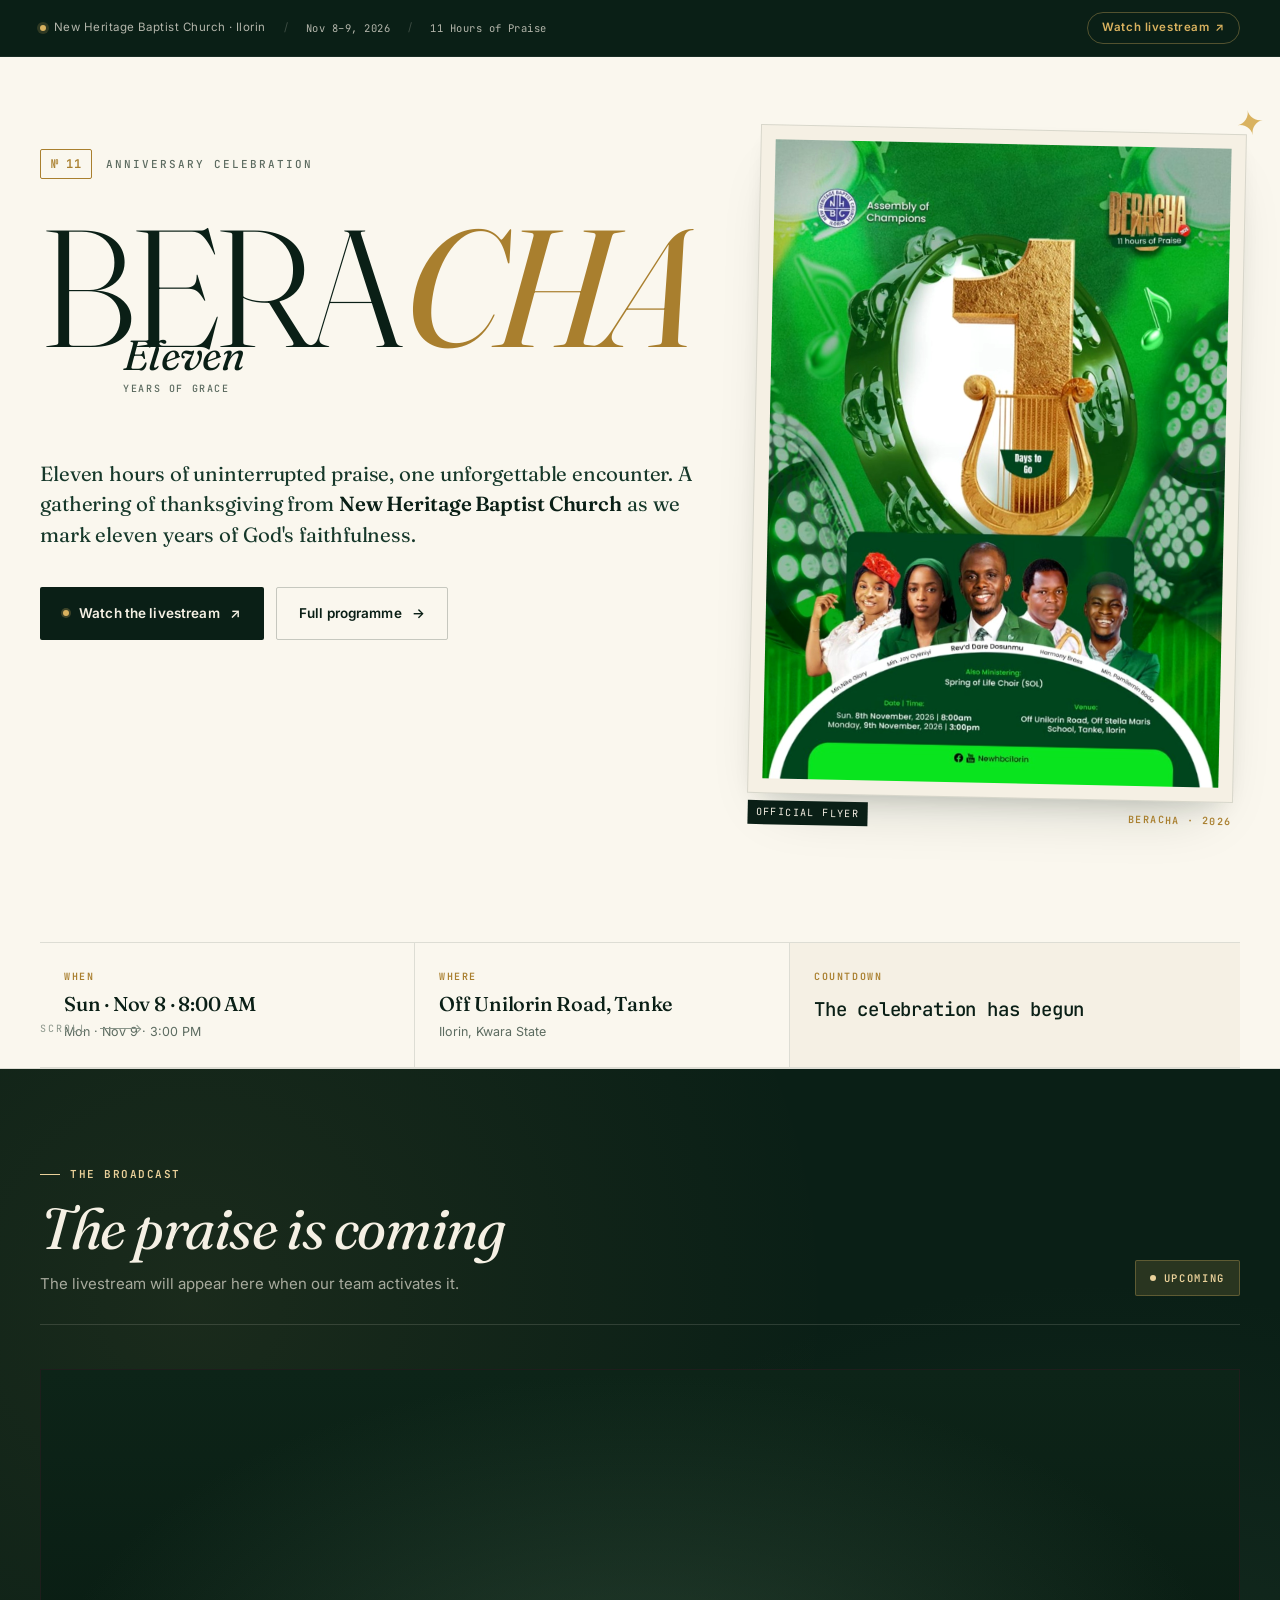
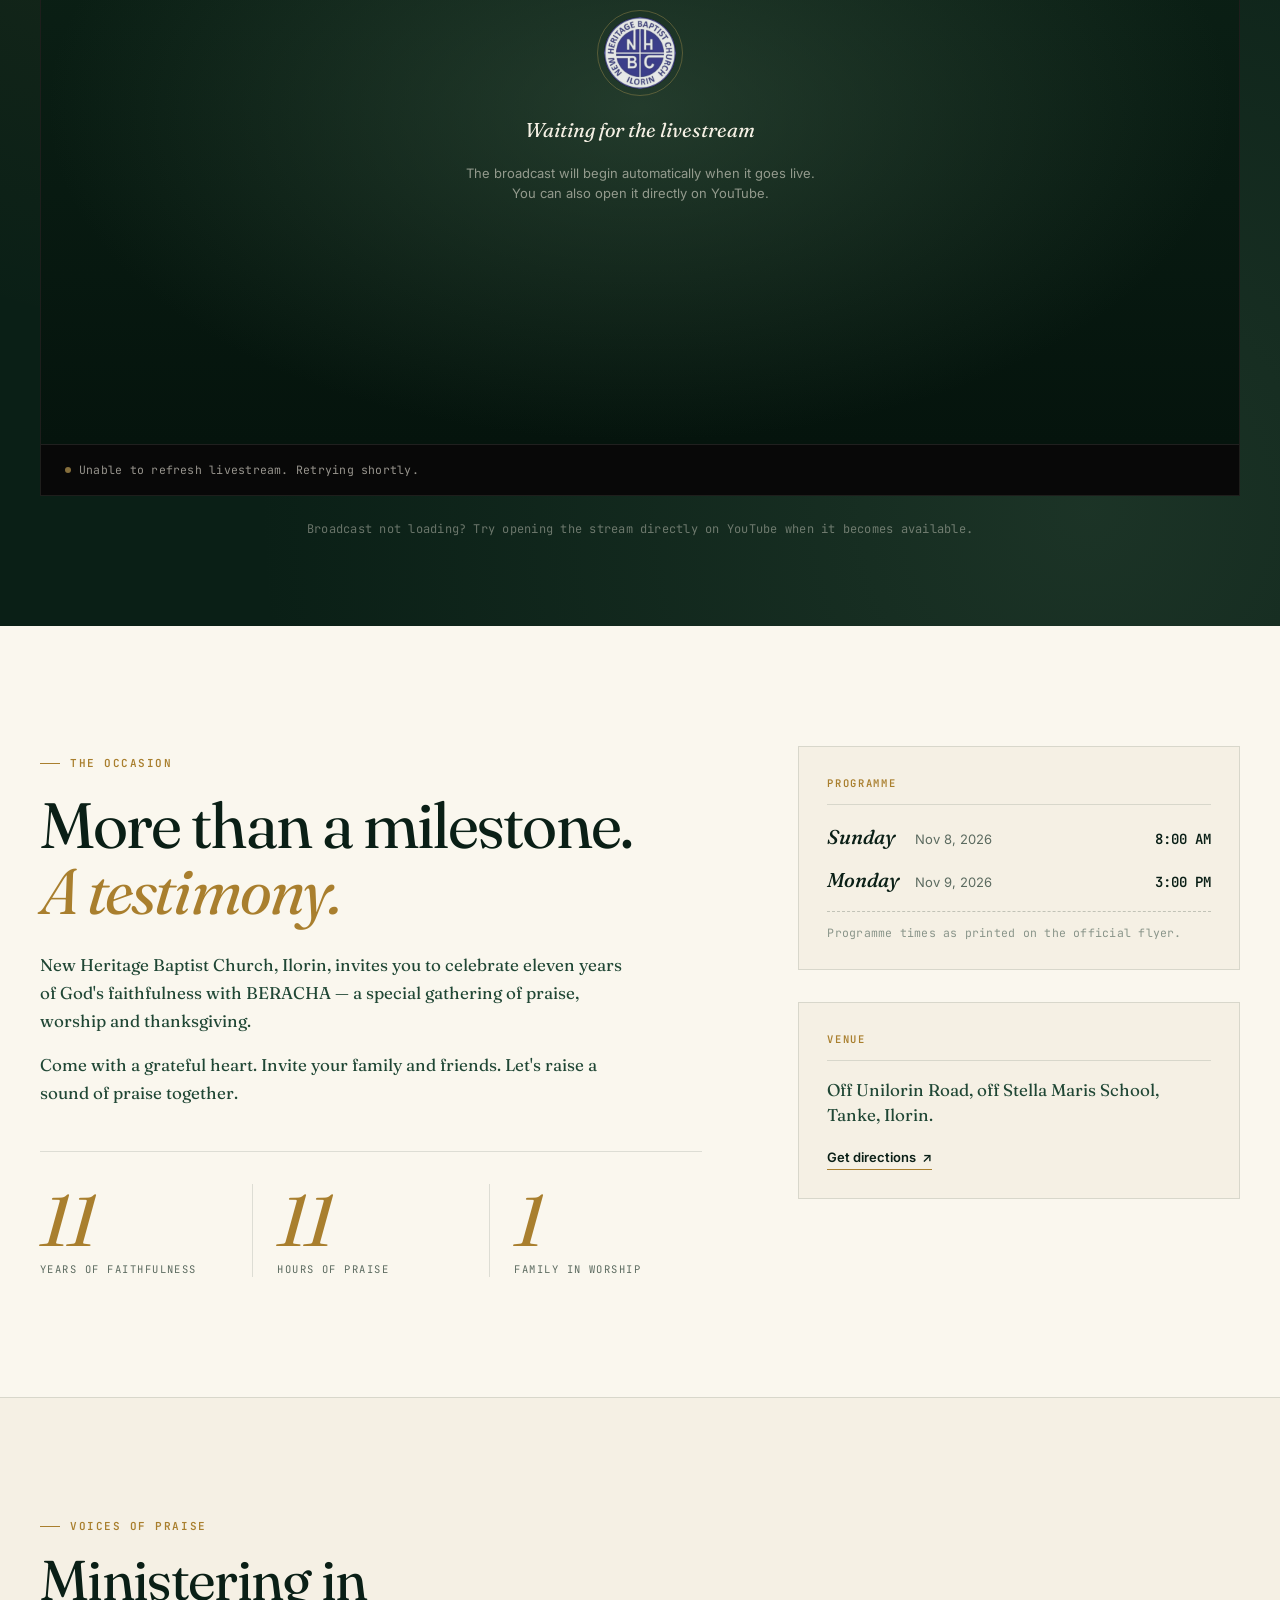
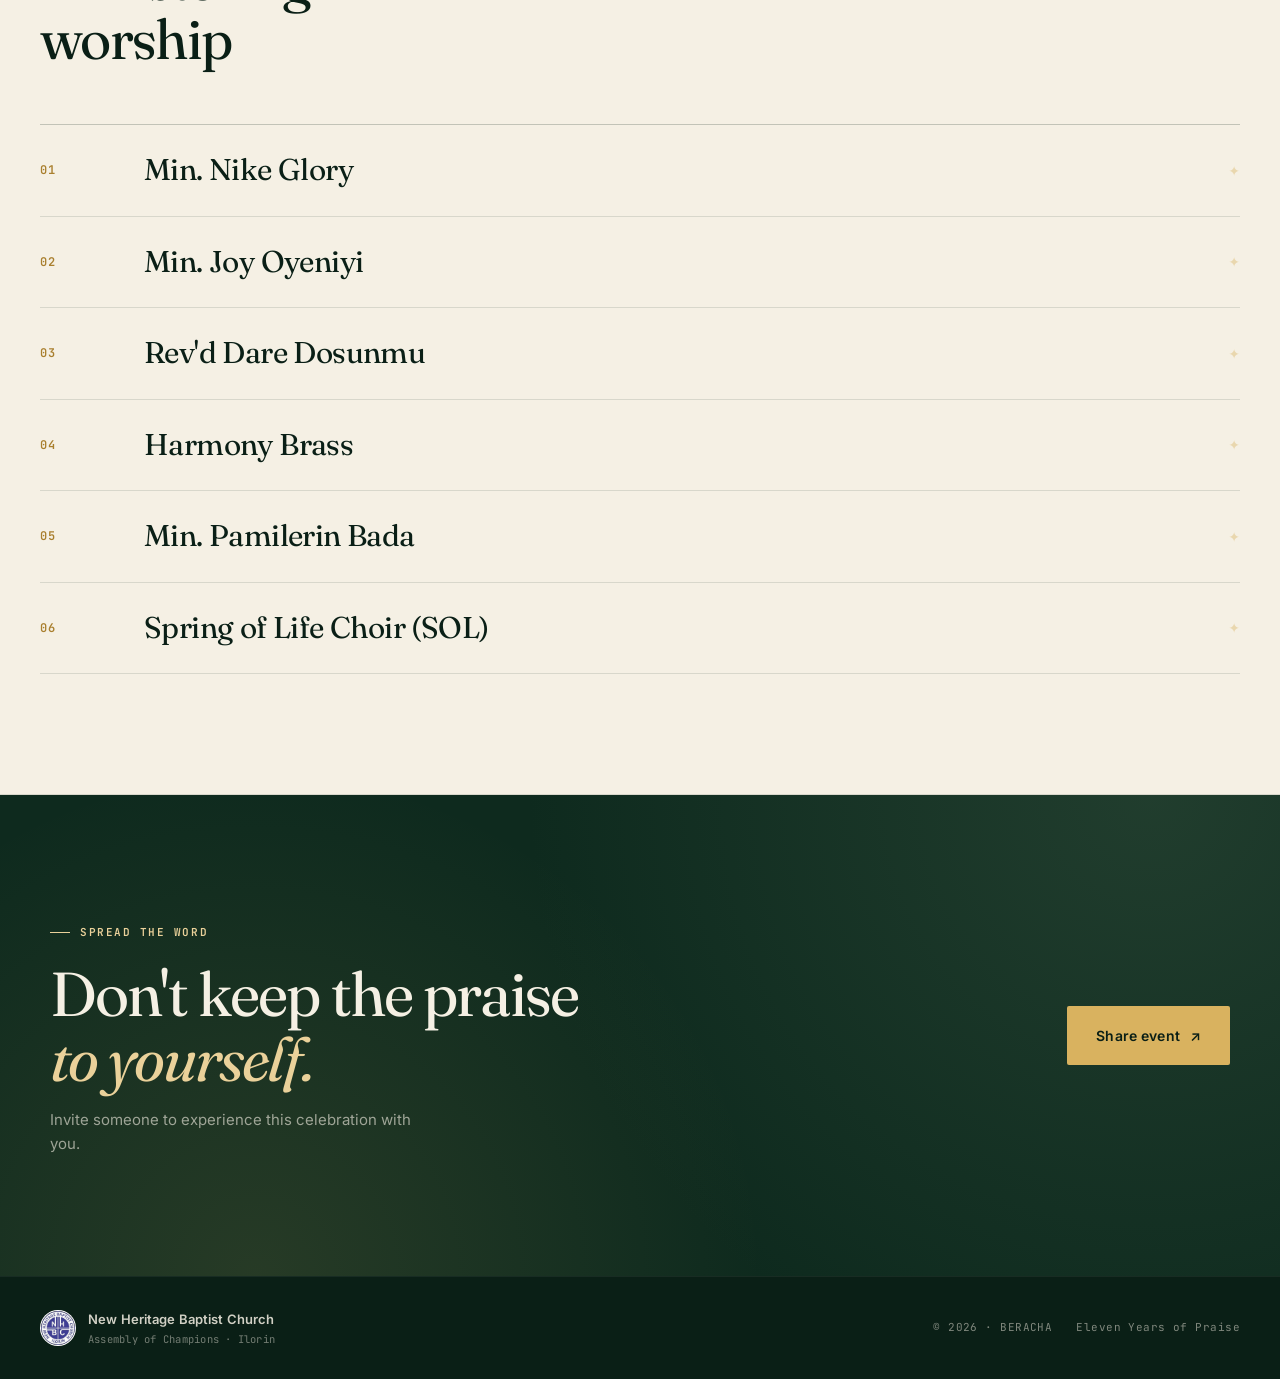
==== index.html @ 453b5cb2 "initial commit for push to github and vercel deployment" ====
<!doctype html>
<html lang="en">
<head>
  <meta charset="utf-8">
  <meta name="viewport" content="width=device-width, initial-scale=1">
  <meta name="theme-color" content="#0a1f16">
  <meta name="description" content="BERACHA 2026: 11 Hours of Praise. Celebrate 11 years of God's faithfulness with New Heritage Baptist Church, Ilorin. Watch the livestream here.">
  <meta property="og:title" content="BERACHA 2026 | 11 Hours of Praise">
  <meta property="og:description" content="Celebrate 11 years of God's faithfulness. Join New Heritage Baptist Church, Ilorin.">
  <meta property="og:image" content="/assets/event-flyer.jpg">
  <title>BERACHA 2026 — Eleven Years of Praise | New Heritage Baptist Church</title>
  <link rel="icon" href="/assets/church-logo.jpg">
  <link rel="preconnect" href="https://fonts.googleapis.com">
  <link rel="preconnect" href="https://fonts.gstatic.com" crossorigin>
  <link href="https://fonts.googleapis.com/css2?family=Fraunces:ital,opsz,wght@0,9..144,300;0,9..144,400;0,9..144,500;0,9..144,600;0,9..144,700;1,9..144,400;1,9..144,500&family=Inter:wght@300;400;500;600;700&family=JetBrains+Mono:wght@400;500;600&display=swap" rel="stylesheet">
  <link rel="stylesheet" href="/css/style.css">
</head>
<body>

<a class="skip-link" href="#watch">Skip to livestream</a>

<!-- ============ TOP RAIL ============ -->
<div class="rail" role="banner">
  <div class="rail-inner">
    <span class="rail-item">
      <span class="rail-dot"></span>
      <span>New Heritage Baptist Church · Ilorin</span>
    </span>
    <span class="rail-sep" aria-hidden="true">/</span>
    <span class="rail-item rail-mono">Nov 8–9, 2026</span>
    <span class="rail-sep rail-hide-sm" aria-hidden="true">/</span>
    <span class="rail-item rail-hide-sm rail-mono">11 Hours of Praise</span>
    <a class="rail-cta" href="#watch">
      Watch livestream <span aria-hidden="true">↗</span>
    </a>
  </div>
</div>

<main>

  <!-- ============ HERO — EDITORIAL COMPOSITION ============ -->
  <section id="home" class="hero">
    <div class="hero-grid">

      <!-- LEFT: big type column -->
      <div class="hero-headline">
        <div class="hero-kicker">
          <span class="kicker-num">№ 11</span>
          <span class="kicker-text">Anniversary Celebration</span>
        </div>

        <h1 class="hero-title">
          <span class="hero-title-line">BERA</span>
          <span class="hero-title-line hero-title-accent">CHA</span>
          <span class="hero-title-suffix">
            <em>Eleven</em>
            <small>years of grace</small>
          </span>
        </h1>

        <p class="hero-lede">
          Eleven hours of uninterrupted praise, one unforgettable encounter.
          A gathering of thanksgiving from <strong>New Heritage Baptist Church</strong>
          as we mark eleven years of God's faithfulness.
        </p>

        <div class="hero-cta-row">
          <a class="btn btn-primary" href="#watch">
            <span class="btn-live-dot" aria-hidden="true"></span>
            Watch the livestream
            <span aria-hidden="true">↗</span>
          </a>
          <a class="btn btn-ghost" href="#details">
            Full programme
            <span aria-hidden="true">→</span>
          </a>
        </div>
      </div>

      <!-- RIGHT: flyer card as hero image -->
      <figure class="hero-figure">
        <div class="hero-figure-frame">
          <img src="/assets/event-flyer.jpg"
               alt="BERACHA 2026 anniversary flyer — 11 Hours of Praise, New Heritage Baptist Church, Ilorin"
               width="640" height="820" loading="eager" fetchpriority="high">
          <figcaption class="hero-figure-caption">
            <span class="fig-tag">Official flyer</span>
            <span class="fig-meta">BERACHA · 2026</span>
          </figcaption>
        </div>
        <div class="hero-figure-mark" aria-hidden="true">✦</div>
      </figure>

      <!-- Bottom meta strip spanning full width -->
      <div class="hero-meta">
        <div class="meta-cell">
          <span class="meta-label">When</span>
          <span class="meta-value">Sun · Nov 8 · 8:00 AM</span>
          <span class="meta-sub">Mon · Nov 9 · 3:00 PM</span>
        </div>
        <div class="meta-cell">
          <span class="meta-label">Where</span>
          <span class="meta-value">Off Unilorin Road, Tanke</span>
          <span class="meta-sub">Ilorin, Kwara State</span>
        </div>
        <div class="meta-cell meta-cell-countdown">
          <span class="meta-label">Countdown</span>
          <strong id="countdown" class="countdown-display" aria-live="off">Loading countdown…</strong>
        </div>
      </div>

    </div>

    <div class="hero-scroll" aria-hidden="true">
      <span>Scroll</span>
      <span class="scroll-line"></span>
    </div>
  </section>

  <!-- ============ LIVESTREAM — CINEMATIC BAND ============ -->
  <section id="watch" class="watch">
    <div class="watch-band">

      <div class="watch-header">
        <div class="watch-header-left">
          <span class="section-eyebrow">The broadcast</span>
          <h2 id="stream-heading" class="watch-title">The praise is coming</h2>
          <p id="stream-description" class="watch-desc">
            The livestream will appear here when our team activates it.
          </p>
        </div>
        <div class="watch-badge-wrap">
          <span id="live-badge" class="stream-badge upcoming">UPCOMING</span>
        </div>
      </div>

      <div class="watch-stage">
        <div id="player-container" class="player-container">
          <div class="player-placeholder">
            <div class="placeholder-crest">
              <img src="/assets/church-logo.jpg" alt="New Heritage Baptist Church logo" width="72" height="72" loading="eager">
            </div>
            <p class="placeholder-title">Waiting for the livestream</p>
            <p class="placeholder-sub">The broadcast will begin automatically when it goes live. You can also open it directly on YouTube.</p>
          </div>
        </div>

        <div class="watch-stage-footer">
          <span id="connection-state" class="conn-state" role="status">Checking livestream status…</span>
          <a id="youtube-link" class="watch-yt-link" href="#" target="_blank" rel="noopener noreferrer" hidden>
            Open on YouTube <span aria-hidden="true">↗</span>
          </a>
        </div>
      </div>

      <p id="announcement" class="watch-announcement" hidden></p>

      <p class="watch-troubleshoot">
        Broadcast not loading? Try opening the stream directly on YouTube when it becomes available.
      </p>

    </div>
  </section>

  <!-- ============ STORY / DETAILS — EDITORIAL ============ -->
  <section id="details" class="story">
    <div class="story-grid">

      <div class="story-side">
        <span class="section-eyebrow">The occasion</span>
        <h2 class="story-title">
          More than a milestone.<br>
          <em>A testimony.</em>
        </h2>

        <div class="story-body">
          <p>
            New Heritage Baptist Church, Ilorin, invites you to celebrate eleven years
            of God's faithfulness with BERACHA — a special gathering of praise, worship
            and thanksgiving.
          </p>
          <p>
            Come with a grateful heart. Invite your family and friends.
            Let's raise a sound of praise together.
          </p>
        </div>

        <div class="story-stats">
          <div class="stat">
            <span class="stat-num">11</span>
            <span class="stat-label">Years of faithfulness</span>
          </div>
          <div class="stat">
            <span class="stat-num">11</span>
            <span class="stat-label">Hours of praise</span>
          </div>
          <div class="stat">
            <span class="stat-num">1</span>
            <span class="stat-label">Family in worship</span>
          </div>
        </div>
      </div>

      <div class="story-detail">
        <div class="detail-block">
          <span class="detail-label">Programme</span>
          <div class="detail-rows">
            <div class="detail-row">
              <span class="detail-day">Sunday</span>
              <span class="detail-date">Nov 8, 2026</span>
              <span class="detail-time">8:00 AM</span>
            </div>
            <div class="detail-row">
              <span class="detail-day">Monday</span>
              <span class="detail-date">Nov 9, 2026</span>
              <span class="detail-time">3:00 PM</span>
            </div>
          </div>
          <p class="detail-note">Programme times as printed on the official flyer.</p>
        </div>

        <div class="detail-block">
          <span class="detail-label">Venue</span>
          <p class="detail-venue">
            Off Unilorin Road, off Stella Maris School,<br>
            Tanke, Ilorin.
          </p>
          <a class="detail-link"
             href="https://www.google.com/maps/search/?api=1&query=Off+Unilorin+Road+Off+Stella+Maris+School+Tanke+Ilorin"
             target="_blank" rel="noopener noreferrer">
            Get directions <span aria-hidden="true">↗</span>
          </a>
        </div>
      </div>

    </div>
  </section>

  <!-- ============ MINISTERS — MARQUEE / EDITORIAL LIST ============ -->
  <section id="ministers" class="ministers">
    <div class="ministers-header">
      <span class="section-eyebrow">Voices of praise</span>
      <h2 class="ministers-title">Ministering in worship</h2>
    </div>

    <ol class="ministers-list">
      <li><span class="min-index">01</span><span class="min-name">Min. Nike Glory</span></li>
      <li><span class="min-index">02</span><span class="min-name">Min. Joy Oyeniyi</span></li>
      <li><span class="min-index">03</span><span class="min-name">Rev'd Dare Dosunmu</span></li>
      <li><span class="min-index">04</span><span class="min-name">Harmony Brass</span></li>
      <li><span class="min-index">05</span><span class="min-name">Min. Pamilerin Bada</span></li>
      <li><span class="min-index">06</span><span class="min-name">Spring of Life Choir (SOL)</span></li>
    </ol>
  </section>

  <!-- ============ SHARE — DARK CLOSING ============ -->
  <section class="invite">
    <div class="invite-inner">
      <div class="invite-copy">
        <span class="section-eyebrow section-eyebrow-light">Spread the word</span>
        <h2 class="invite-title">
          Don't keep the praise<br>
          <em>to yourself.</em>
        </h2>
        <p class="invite-desc">Invite someone to experience this celebration with you.</p>
      </div>
      <button id="share-button" class="btn btn-inverse" type="button">
        Share event <span aria-hidden="true">↗</span>
      </button>
    </div>
  </section>

</main>

<footer class="foot">
  <div class="foot-inner">
    <div class="foot-brand">
      <img src="/assets/church-logo.jpg" alt="NHBC logo" width="40" height="40" loading="lazy">
      <div>
        <strong>New Heritage Baptist Church</strong>
        <small>Assembly of Champions · Ilorin</small>
      </div>
    </div>
    <div class="foot-meta">
      <span>© 2026 · BERACHA</span>
      <span>Eleven Years of Praise</span>
    </div>
  </div>
</footer>

<script type="module" src="/js/main.js"></script>
</body>
</html>
---- css/style.css ----
/* ============================================================
   BERACHA 2026 — Editorial programme design system
   ============================================================ */

:root{
  /* deep neutrals (near-black with green undertone) */
  --ink-950:#0a1f16;
  --ink-900:#0e2a1e;
  --ink-800:#16382a;
  --ink-700:#1f4634;
  --ink-600:#2c5a43;

  /* brand greens */
  --forest:#0a3d28;
  --moss:#3d5a45;
  --sage:#a8bfa9;

  /* accent gold */
  --gold:#d9b25f;
  --gold-soft:#ead19a;
  --gold-deep:#a97f2e;

  /* surfaces */
  --cream:#f5f0e4;
  --cream-2:#ece5d3;
  --paper:#faf7ee;
  --bone:#efeadd;

  /* type */
  --ink:#0e2018;
  --muted:#5c6b60;
  --muted-2:#8a958a;

  --line:rgba(14,32,24,.12);
  --line-strong:rgba(14,32,24,.22);

  --font-display:'Fraunces',Georgia,serif;
  --font-sans:'Inter',system-ui,-apple-system,Segoe UI,sans-serif;
  --font-mono:'JetBrains Mono',ui-monospace,Menlo,monospace;

  --s-1:4px; --s-2:8px; --s-3:12px; --s-4:16px;
  --s-5:24px; --s-6:32px; --s-7:48px; --s-8:64px;
  --s-9:96px; --s-10:120px; --s-11:160px;
}

*{box-sizing:border-box}
html{scroll-behavior:smooth;-webkit-text-size-adjust:100%}
body{
  margin:0;
  font-family:var(--font-sans);
  font-size:16px;
  line-height:1.55;
  color:var(--ink);
  background:var(--paper);
  -webkit-font-smoothing:antialiased;
  text-rendering:optimizeLegibility;
  overflow-x:hidden;
}
img{max-width:100%;display:block;height:auto}
a{color:inherit;text-decoration:none}
button{font:inherit;cursor:pointer}
h1,h2,h3,h4,p{margin:0}
h1,h2,h3{font-family:var(--font-display);font-weight:400;letter-spacing:-.02em;line-height:1.05}

::selection{background:var(--gold);color:var(--ink-950)}

/* ---- accessibility ---- */
.skip-link{position:absolute;left:-9999px;top:auto;width:1px;height:1px;overflow:hidden}
.skip-link:focus{
  left:16px;top:16px;width:auto;height:auto;
  padding:10px 16px;background:var(--gold);color:var(--ink-950);
  border-radius:4px;font-weight:700;z-index:1000;
}
:focus-visible{outline:2px solid var(--gold-deep);outline-offset:3px;border-radius:2px}

/* ---- shared eyebrow ---- */
.section-eyebrow{
  display:inline-flex;align-items:center;gap:10px;
  font-family:var(--font-mono);
  font-size:11px;font-weight:600;
  letter-spacing:.14em;text-transform:uppercase;
  color:var(--gold-deep);
}
.section-eyebrow::before{
  content:"";width:20px;height:1px;background:var(--gold-deep);
  display:inline-block;
}
.section-eyebrow-light{color:var(--gold-soft)}
.section-eyebrow-light::before{background:var(--gold-soft)}

/* ============================================================
   TOP RAIL
   ============================================================ */
.rail{
  background:var(--ink-950);
  color:rgba(245,240,228,.72);
  border-bottom:1px solid rgba(255,255,255,.06);
  font-size:11.5px;
  letter-spacing:.04em;
  position:relative;z-index:10;
}
.rail-inner{
  max-width:1440px;margin:0 auto;
  padding:12px 40px;
  display:flex;align-items:center;gap:18px;
  flex-wrap:wrap;
}
.rail-item{display:inline-flex;align-items:center;gap:8px}
.rail-dot{
  width:6px;height:6px;border-radius:50%;background:var(--gold);
  box-shadow:0 0 0 3px rgba(217,178,95,.18);
}
.rail-mono{font-family:var(--font-mono);font-size:10.5px}
.rail-sep{opacity:.3}
.rail-cta{
  margin-left:auto;
  color:var(--gold);
  font-weight:600;
  font-size:11.5px;
  letter-spacing:.05em;
  border:1px solid rgba(217,178,95,.35);
  padding:6px 14px;border-radius:100px;
  display:inline-flex;align-items:center;gap:6px;
  transition:background .2s,border-color .2s;
}
.rail-cta:hover{background:rgba(217,178,95,.12);border-color:var(--gold)}

@media(max-width:820px){
  .rail-inner{padding:10px 20px;gap:12px;font-size:10.5px}
  .rail-hide-sm{display:none}
  .rail-cta{font-size:10.5px;padding:5px 10px}
}
@media(max-width:520px){
  .rail-inner{padding:9px 16px;gap:10px;font-size:9.5px}
  .rail-cta span[aria-hidden]{display:none}
}

/* ============================================================
   HERO
   ============================================================ */
.hero{
  position:relative;
  background:var(--paper);
  border-bottom:1px solid var(--line);
  overflow:hidden;
}

.hero-grid{
  max-width:1440px;margin:0 auto;
  padding:72px 40px 0;
  display:grid;
  grid-template-columns:1.15fr .85fr;
  grid-template-areas:
    "headline figure"
    "meta     meta";
  gap:64px 56px;
  align-items:start;
}

/* ---- headline column ---- */
.hero-headline{grid-area:headline;padding-top:20px}

.hero-kicker{
  display:flex;align-items:center;gap:14px;
  margin-bottom:36px;
}
.kicker-num{
  font-family:var(--font-mono);
  font-size:12px;font-weight:600;
  color:var(--gold-deep);
  letter-spacing:.05em;
  padding:5px 10px;
  border:1px solid var(--gold-deep);
  border-radius:2px;
}
.kicker-text{
  font-family:var(--font-mono);
  font-size:11px;font-weight:500;
  letter-spacing:.18em;text-transform:uppercase;
  color:var(--muted);
}

.hero-title{
  font-family:var(--font-display);
  font-weight:300;
  font-size:clamp(84px,13vw,180px);
  line-height:.86;
  letter-spacing:-.045em;
  color:var(--ink-950);
  margin:0 0 8px;
  display:flex;
  flex-wrap:wrap;
  align-items:baseline;
  gap:0 .04em;
}
.hero-title-line{display:inline-block}
.hero-title-accent{
  font-style:italic;
  font-weight:400;
  color:var(--gold-deep);
}
.hero-title-suffix{
  display:inline-flex;flex-direction:column;
  font-family:var(--font-sans);
  line-height:1;
  margin-left:.5em;
  transform:translateY(-.15em);
}
.hero-title-suffix em{
  font-family:var(--font-display);
  font-style:italic;
  font-weight:400;
  font-size:clamp(28px,3.5vw,42px);
  color:var(--ink-950);
  letter-spacing:-.02em;
}
.hero-title-suffix small{
  font-family:var(--font-mono);
  font-size:10px;
  letter-spacing:.16em;
  text-transform:uppercase;
  color:var(--muted);
  margin-top:8px;
  font-weight:500;
}

.hero-lede{
  font-family:var(--font-display);
  font-weight:400;
  font-size:clamp(18px,1.6vw,22px);
  line-height:1.5;
  color:var(--ink-800);
  max-width:52ch;
  margin:40px 0 36px;
  letter-spacing:-.005em;
}
.hero-lede strong{font-weight:600;color:var(--ink-950)}

.hero-cta-row{
  display:flex;flex-wrap:wrap;gap:12px;align-items:center;
}

/* ---- buttons ---- */
.btn{
  display:inline-flex;align-items:center;gap:10px;
  padding:15px 22px;
  font-family:var(--font-sans);
  font-size:13.5px;font-weight:600;
  letter-spacing:.01em;
  border-radius:2px;
  border:1px solid transparent;
  transition:background .2s,border-color .2s,color .2s,transform .15s;
  white-space:nowrap;
}
.btn:active{transform:translateY(1px)}
.btn-primary{
  background:var(--ink-950);
  color:var(--cream);
}
.btn-primary:hover{background:var(--ink-800)}
.btn-live-dot{
  width:6px;height:6px;border-radius:50%;
  background:var(--gold);
  box-shadow:0 0 0 2px rgba(217,178,95,.25);
}
.btn-ghost{
  background:transparent;
  color:var(--ink-950);
  border-color:var(--line-strong);
}
.btn-ghost:hover{border-color:var(--ink-950);background:rgba(14,32,24,.03)}
.btn-inverse{
  background:var(--gold);
  color:var(--ink-950);
  padding:18px 28px;
  font-size:14px;
}
.btn-inverse:hover{background:var(--gold-soft)}

/* ---- figure (flyer) ---- */
.hero-figure{
  grid-area:figure;
  position:relative;
  margin:0;
}
.hero-figure-frame{
  position:relative;
  padding:14px;
  background:var(--cream);
  border:1px solid var(--line);
  box-shadow:
    0 30px 60px -30px rgba(10,31,22,.25),
    0 12px 24px -12px rgba(10,31,22,.15);
  transform:rotate(1.2deg);
  transition:transform .4s ease;
}
.hero-figure-frame:hover{transform:rotate(0deg)}
.hero-figure-frame img{
  width:100%;
  display:block;
  filter:contrast(1.02) saturate(1.05);
}
.hero-figure-caption{
  position:absolute;bottom:-32px;left:0;right:0;
  display:flex;justify-content:space-between;align-items:center;
  font-family:var(--font-mono);
  font-size:10px;letter-spacing:.14em;text-transform:uppercase;
  color:var(--muted);
}
.fig-tag{
  background:var(--ink-950);color:var(--cream);
  padding:4px 8px;
}
.fig-meta{color:var(--gold-deep);font-weight:600}

.hero-figure-mark{
  position:absolute;
  top:-32px;right:-24px;
  font-size:34px;
  color:var(--gold);
  transform:rotate(-12deg);
  animation:slow-spin 24s linear infinite;
}
@keyframes slow-spin{
  to{transform:rotate(348deg)}
}

/* ---- meta strip ---- */
.hero-meta{
  grid-area:meta;
  display:grid;
  grid-template-columns:1fr 1fr 1.2fr;
  border-top:1px solid var(--line);
  border-bottom:1px solid var(--line);
  margin-top:80px;
}
.meta-cell{
  padding:26px 24px;
  border-right:1px solid var(--line);
  display:flex;flex-direction:column;gap:4px;
}
.meta-cell:last-child{border-right:0}
.meta-label{
  font-family:var(--font-mono);
  font-size:10px;font-weight:600;
  letter-spacing:.16em;text-transform:uppercase;
  color:var(--gold-deep);
  margin-bottom:4px;
}
.meta-value{
  font-family:var(--font-display);
  font-size:20px;font-weight:500;
  color:var(--ink-950);
  letter-spacing:-.01em;
  line-height:1.2;
}
.meta-sub{
  font-size:12.5px;
  color:var(--muted);
  margin-top:2px;
}
.meta-cell-countdown{
  background:var(--cream);
}
.countdown-display{
  font-family:var(--font-mono);
  font-size:clamp(15px,1.5vw,19px);
  font-weight:500;
  color:var(--ink-950);
  letter-spacing:-.01em;
  line-height:1.3;
  margin-top:6px;
}

/* ---- scroll cue ---- */
.hero-scroll{
  position:absolute;
  bottom:32px;left:40px;
  display:flex;align-items:center;gap:12px;
  font-family:var(--font-mono);
  font-size:10px;letter-spacing:.2em;text-transform:uppercase;
  color:var(--muted-2);
}
.scroll-line{
  width:40px;height:1px;background:var(--muted-2);
  position:relative;
}
.scroll-line::after{
  content:"";
  position:absolute;right:0;top:-2px;
  width:5px;height:5px;
  border-right:1px solid var(--muted-2);
  border-bottom:1px solid var(--muted-2);
  transform:rotate(-45deg);
}

/* ---- responsive hero ---- */
@media(max-width:1024px){
  .hero-grid{
    grid-template-columns:1fr;
    grid-template-areas:"headline" "figure" "meta";
    gap:56px 0;
    padding:56px 32px 0;
  }
  .hero-figure{max-width:520px;margin:0 auto}
  .hero-meta{margin-top:40px;grid-template-columns:1fr 1fr 1fr}
}
@media(max-width:768px){
  .hero-grid{padding:44px 24px 0;gap:44px 0}
  .hero-kicker{margin-bottom:28px}
  .hero-title-suffix{display:none}
  .hero-lede{font-size:17px;margin:28px 0 28px}
  .hero-meta{
    grid-template-columns:1fr;
    margin-top:32px;
  }
  .meta-cell{border-right:0;border-bottom:1px solid var(--line);padding:20px 20px}
  .meta-cell:last-child{border-bottom:0}
  .hero-scroll{display:none}
  .hero-figure-caption{bottom:-28px}
}
@media(max-width:520px){
  .hero-grid{padding:36px 20px 0;gap:36px 0}
  .hero-kicker{gap:10px;margin-bottom:24px}
  .kicker-num{font-size:10.5px;padding:4px 8px}
  .kicker-text{font-size:9.5px;letter-spacing:.14em}
  .hero-cta-row .btn{flex:1 1 100%;justify-content:center}
  .hero-figure-mark{font-size:26px;top:-22px;right:-14px}
}

/* ============================================================
   LIVESTREAM
   ============================================================ */
.watch{
  background:var(--ink-950);
  color:var(--cream);
  padding:0;
  position:relative;
  overflow:hidden;
}
.watch::before{
  content:"";
  position:absolute;inset:0;
  background-image:
    radial-gradient(circle at 15% 20%, rgba(217,178,95,.08), transparent 45%),
    radial-gradient(circle at 85% 90%, rgba(61,90,69,.35), transparent 55%);
  pointer-events:none;
}
.watch-band{
  position:relative;
  max-width:1280px;margin:0 auto;
  padding:88px 40px;
}

.watch-header{
  display:flex;justify-content:space-between;align-items:flex-end;
  gap:40px;
  margin-bottom:44px;
  padding-bottom:28px;
  border-bottom:1px solid rgba(245,240,228,.14);
}
.watch-header-left{max-width:620px}
.watch .section-eyebrow{color:var(--gold-soft)}
.watch .section-eyebrow::before{background:var(--gold-soft)}
.watch-title{
  font-size:clamp(38px,4.5vw,58px);
  font-weight:400;
  font-style:italic;
  color:var(--cream);
  margin:16px 0 12px;
  letter-spacing:-.025em;
  line-height:1.05;
}
.watch-desc{
  font-size:15px;
  color:rgba(245,240,228,.65);
  line-height:1.6;
  max-width:48ch;
}
.watch-badge-wrap{flex-shrink:0}

.stream-badge{
  display:inline-flex;align-items:center;gap:8px;
  font-family:var(--font-mono);
  font-size:10.5px;font-weight:600;
  letter-spacing:.16em;
  padding:9px 14px;
  border-radius:2px;
  background:rgba(217,178,95,.15);
  color:var(--gold-soft);
  border:1px solid rgba(217,178,95,.3);
  text-transform:uppercase;
}
.stream-badge::before{
  content:"";width:6px;height:6px;border-radius:50%;
  background:currentColor;
}
.stream-badge.live{
  background:rgba(220,38,38,.15);
  color:#ff8a8a;
  border-color:rgba(255,138,138,.4);
}
.stream-badge.live::before{
  animation:pulse-dot 1.5s infinite;
}
.stream-badge.ended{
  background:rgba(245,240,228,.08);
  color:rgba(245,240,228,.55);
  border-color:rgba(245,240,228,.18);
}
@keyframes pulse-dot{
  0%,100%{box-shadow:0 0 0 0 rgba(255,138,138,.5)}
  50%{box-shadow:0 0 0 6px rgba(255,138,138,0)}
}

/* stage */
.watch-stage{
  border:1px solid rgba(245,240,228,.12);
  background:#000;
  position:relative;
}
.player-container{
  position:relative;
  aspect-ratio:16 / 9;
  background:#0a0a0a;
}
.player-container iframe{
  position:absolute;inset:0;
  width:100%;height:100%;border:0;
}
.player-placeholder{
  position:absolute;inset:0;
  display:flex;flex-direction:column;
  align-items:center;justify-content:center;
  gap:18px;
  padding:32px;
  text-align:center;
  background:
    radial-gradient(ellipse at center, rgba(61,90,69,.5), transparent 70%),
    linear-gradient(180deg,#0d2418,#05140d);
}
.placeholder-crest{
  padding:6px;
  border:1px solid rgba(217,178,95,.3);
  border-radius:50%;
}
.placeholder-crest img{
  border-radius:50%;
  display:block;
  opacity:.9;
}
.placeholder-title{
  font-family:var(--font-display);
  font-size:20px;
  font-style:italic;
  color:var(--cream);
  font-weight:400;
}
.placeholder-sub{
  font-size:13px;
  color:rgba(245,240,228,.55);
  max-width:44ch;
  line-height:1.6;
  margin:0;
}

.watch-stage-footer{
  display:flex;align-items:center;justify-content:space-between;
  gap:16px;flex-wrap:wrap;
  padding:16px 24px;
  background:rgba(255,255,255,.03);
  border-top:1px solid rgba(245,240,228,.1);
  font-family:var(--font-mono);
  font-size:11.5px;
  letter-spacing:.02em;
  color:rgba(245,240,228,.6);
}
.conn-state{display:inline-flex;align-items:center;gap:8px}
.conn-state::before{
  content:"";width:6px;height:6px;border-radius:50%;
  background:var(--gold);opacity:.6;
}
.watch-yt-link{
  color:var(--gold-soft);
  font-weight:600;
  border-bottom:1px solid rgba(234,209,154,.35);
  padding-bottom:2px;
  transition:border-color .2s,color .2s;
}
.watch-yt-link:hover{color:var(--gold);border-color:var(--gold)}

.watch-announcement{
  margin:24px 0 0;
  padding:16px 22px;
  background:rgba(217,178,95,.1);
  border:1px solid rgba(217,178,95,.3);
  border-left:3px solid var(--gold);
  color:var(--gold-soft);
  font-size:14px;
  line-height:1.55;
}

.watch-troubleshoot{
  margin-top:24px;
  font-size:12px;
  color:rgba(245,240,228,.4);
  text-align:center;
  font-family:var(--font-mono);
  letter-spacing:.02em;
}

@media(max-width:820px){
  .watch-band{padding:64px 24px}
  .watch-header{flex-direction:column;align-items:flex-start;gap:20px}
  .placeholder-title{font-size:16px}
  .placeholder-sub{font-size:12px}
}
@media(max-width:520px){
  .watch-band{padding:52px 20px}
  .watch-stage-footer{padding:14px 16px;font-size:10.5px}
  .watch-troubleshoot{font-size:10.5px}
}

/* ============================================================
   STORY / DETAILS
   ============================================================ */
.story{
  background:var(--paper);
  padding:var(--s-10) 40px;
}
.story-grid{
  max-width:1280px;margin:0 auto;
  display:grid;
  grid-template-columns:1.2fr .8fr;
  gap:96px;
  align-items:start;
}

.story-title{
  font-size:clamp(40px,5vw,64px);
  font-weight:400;
  color:var(--ink-950);
  letter-spacing:-.03em;
  line-height:1.02;
  margin:20px 0 28px;
}
.story-title em{
  font-style:italic;
  font-weight:400;
  color:var(--gold-deep);
}

.story-body p{
  font-family:var(--font-display);
  font-size:17px;
  line-height:1.65;
  color:var(--ink-700);
  margin-bottom:16px;
  max-width:54ch;
  font-weight:400;
}

.story-stats{
  display:flex;
  margin-top:44px;
  padding-top:32px;
  border-top:1px solid var(--line);
  gap:0;
}
.stat{
  flex:1;
  padding-right:24px;
  border-right:1px solid var(--line);
  display:flex;flex-direction:column;gap:6px;
}
.stat:last-child{border-right:0;padding-right:0;padding-left:24px}
.stat:not(:first-child){padding-left:24px}
.stat-num{
  font-family:var(--font-display);
  font-size:clamp(48px,6vw,72px);
  font-weight:400;
  font-style:italic;
  color:var(--gold-deep);
  line-height:1;
  letter-spacing:-.04em;
}
.stat-label{
  font-family:var(--font-mono);
  font-size:10.5px;
  letter-spacing:.14em;
  text-transform:uppercase;
  color:var(--muted);
  line-height:1.4;
}

/* detail column */
.story-detail{
  display:flex;flex-direction:column;gap:32px;
}
.detail-block{
  padding:28px;
  background:var(--cream);
  border:1px solid var(--line);
}
.detail-label{
  font-family:var(--font-mono);
  font-size:10.5px;font-weight:600;
  letter-spacing:.16em;text-transform:uppercase;
  color:var(--gold-deep);
  display:block;
  margin-bottom:16px;
  padding-bottom:12px;
  border-bottom:1px solid var(--line);
}
.detail-rows{display:flex;flex-direction:column;gap:12px}
.detail-row{
  display:grid;
  grid-template-columns:auto 1fr auto;
  gap:16px;
  align-items:baseline;
}
.detail-day{
  font-family:var(--font-display);
  font-style:italic;
  font-size:20px;
  color:var(--ink-950);
  font-weight:500;
  min-width:72px;
}
.detail-date{
  font-size:13px;
  color:var(--muted);
}
.detail-time{
  font-family:var(--font-mono);
  font-size:14px;
  font-weight:600;
  color:var(--ink-950);
}
.detail-note{
  font-size:11.5px;
  color:var(--muted-2);
  font-family:var(--font-mono);
  letter-spacing:.02em;
  margin-top:16px;
  padding-top:12px;
  border-top:1px dashed var(--line-strong);
}
.detail-venue{
  font-family:var(--font-display);
  font-size:17px;
  line-height:1.5;
  color:var(--ink-700);
  margin-bottom:16px;
}
.detail-link{
  display:inline-flex;align-items:center;gap:6px;
  font-size:13px;
  font-weight:600;
  color:var(--ink-950);
  border-bottom:1px solid var(--gold-deep);
  padding-bottom:2px;
  transition:color .2s;
}
.detail-link:hover{color:var(--gold-deep)}

@media(max-width:1024px){
  .story{padding:80px 32px}
  .story-grid{gap:56px}
}
@media(max-width:820px){
  .story{padding:64px 24px}
  .story-grid{grid-template-columns:1fr;gap:48px}
  .story-stats{flex-wrap:wrap}
  .stat{flex:1 1 33%;padding:0 16px;border-right:1px solid var(--line)}
  .stat:nth-child(3){border-right:0}
}
@media(max-width:520px){
  .story{padding:52px 20px}
  .detail-block{padding:20px}
  .detail-row{grid-template-columns:1fr;gap:4px}
  .detail-day{font-size:18px;min-width:auto}
  .story-stats{margin-top:32px;padding-top:24px}
  .stat{flex:1 1 100%;border-right:0;padding:16px 0;border-bottom:1px solid var(--line)}
  .stat:last-child{border-bottom:0;padding-left:0}
  .stat:not(:first-child){padding-left:0}
}

/* ============================================================
   MINISTERS
   ============================================================ */
.ministers{
  background:var(--cream);
  padding:var(--s-10) 40px;
  border-top:1px solid var(--line);
  border-bottom:1px solid var(--line);
}
.ministers-header{
  max-width:1280px;margin:0 auto 56px;
  display:flex;flex-direction:column;gap:16px;
}
.ministers-title{
  font-size:clamp(36px,4.5vw,56px);
  font-weight:400;
  color:var(--ink-950);
  letter-spacing:-.03em;
  line-height:1.05;
  max-width:14ch;
}

.ministers-list{
  list-style:none;
  max-width:1280px;margin:0 auto;padding:0;
  border-top:1px solid var(--line-strong);
}
.ministers-list li{
  display:grid;
  grid-template-columns:80px 1fr auto;
  align-items:center;
  gap:24px;
  padding:28px 0;
  border-bottom:1px solid var(--line);
  transition:background .2s;
}
.ministers-list li:hover{background:var(--cream-2)}
.min-index{
  font-family:var(--font-mono);
  font-size:12px;
  color:var(--gold-deep);
  font-weight:600;
  letter-spacing:.05em;
}
.min-name{
  font-family:var(--font-display);
  font-size:clamp(22px,2.4vw,30px);
  font-weight:400;
  color:var(--ink-950);
  letter-spacing:-.02em;
  line-height:1.15;
}
.ministers-list li::after{
  content:"✦";
  font-size:14px;
  color:var(--gold);
  opacity:.4;
  transition:opacity .2s,transform .2s;
}
.ministers-list li:hover::after{
  opacity:1;
  transform:rotate(90deg);
}

@media(max-width:820px){
  .ministers{padding:64px 24px}
  .ministers-header{margin-bottom:40px}
  .ministers-list li{padding:22px 0;grid-template-columns:56px 1fr auto;gap:16px}
}
@media(max-width:520px){
  .ministers{padding:52px 20px}
  .ministers-list li{padding:20px 0;grid-template-columns:40px 1fr;gap:12px}
  .ministers-list li::after{display:none}
  .min-index{font-size:11px}
}

/* ============================================================
   INVITE / SHARE
   ============================================================ */
.invite{
  background:var(--ink-900);
  color:var(--cream);
  padding:var(--s-10) 40px;
  position:relative;
  overflow:hidden;
}
.invite::before{
  content:"";
  position:absolute;inset:0;
  background-image:
    radial-gradient(circle at 20% 100%, rgba(217,178,95,.12), transparent 45%),
    radial-gradient(circle at 90% 0%, rgba(61,90,69,.4), transparent 50%);
  pointer-events:none;
}
.invite-inner{
  position:relative;
  max-width:1180px;margin:0 auto;
  display:flex;align-items:center;justify-content:space-between;
  gap:56px;
  flex-wrap:wrap;
}
.invite-copy{flex:1 1 400px;max-width:620px}
.invite-title{
  font-size:clamp(38px,5vw,62px);
  font-weight:400;
  color:var(--cream);
  letter-spacing:-.03em;
  line-height:1.05;
  margin:20px 0 16px;
}
.invite-title em{
  font-style:italic;
  color:var(--gold-soft);
}
.invite-desc{
  font-size:15px;
  color:rgba(245,240,228,.6);
  line-height:1.6;
  max-width:42ch;
}

@media(max-width:820px){
  .invite{padding:64px 24px}
  .invite-inner{gap:32px}
  .invite-inner .btn-inverse{width:100%;justify-content:center}
}
@media(max-width:520px){
  .invite{padding:52px 20px}
}

/* ============================================================
   FOOTER
   ============================================================ */
.foot{
  background:var(--ink-950);
  color:rgba(245,240,228,.5);
  padding:32px 40px;
  border-top:1px solid rgba(245,240,228,.06);
}
.foot-inner{
  max-width:1280px;margin:0 auto;
  display:flex;justify-content:space-between;align-items:center;
  gap:24px;flex-wrap:wrap;
  font-size:12px;
  font-family:var(--font-mono);
  letter-spacing:.02em;
}
.foot-brand{
  display:flex;align-items:center;gap:12px;
}
.foot-brand img{
  width:36px;height:36px;border-radius:50%;
  object-fit:cover;background:#fff;
  border:1px solid rgba(255,255,255,.1);
}
.foot-brand strong{
  display:block;
  font-family:var(--font-sans);
  font-size:13px;font-weight:600;
  color:rgba(245,240,228,.85);
  letter-spacing:.01em;
}
.foot-brand small{
  display:block;
  font-size:10.5px;
  color:rgba(245,240,228,.45);
  margin-top:2px;
  font-family:var(--font-mono);
}
.foot-meta{
  display:flex;gap:24px;
  font-size:11px;
  letter-spacing:.04em;
}
.foot-meta span{display:inline-block}

@media(max-width:640px){
  .foot{padding:24px 20px}
  .foot-inner{flex-direction:column;align-items:flex-start;gap:16px}
  .foot-meta{flex-direction:column;gap:4px}
}

/* ============================================================
   MOTION
   ============================================================ */
@media(prefers-reduced-motion:reduce){
  html{scroll-behavior:auto}
  *,*::before,*::after{
    animation-duration:.001ms !important;
    animation-iteration-count:1 !important;
    transition-duration:.001ms !important;
  }
  .hero-figure-mark{animation:none}
}
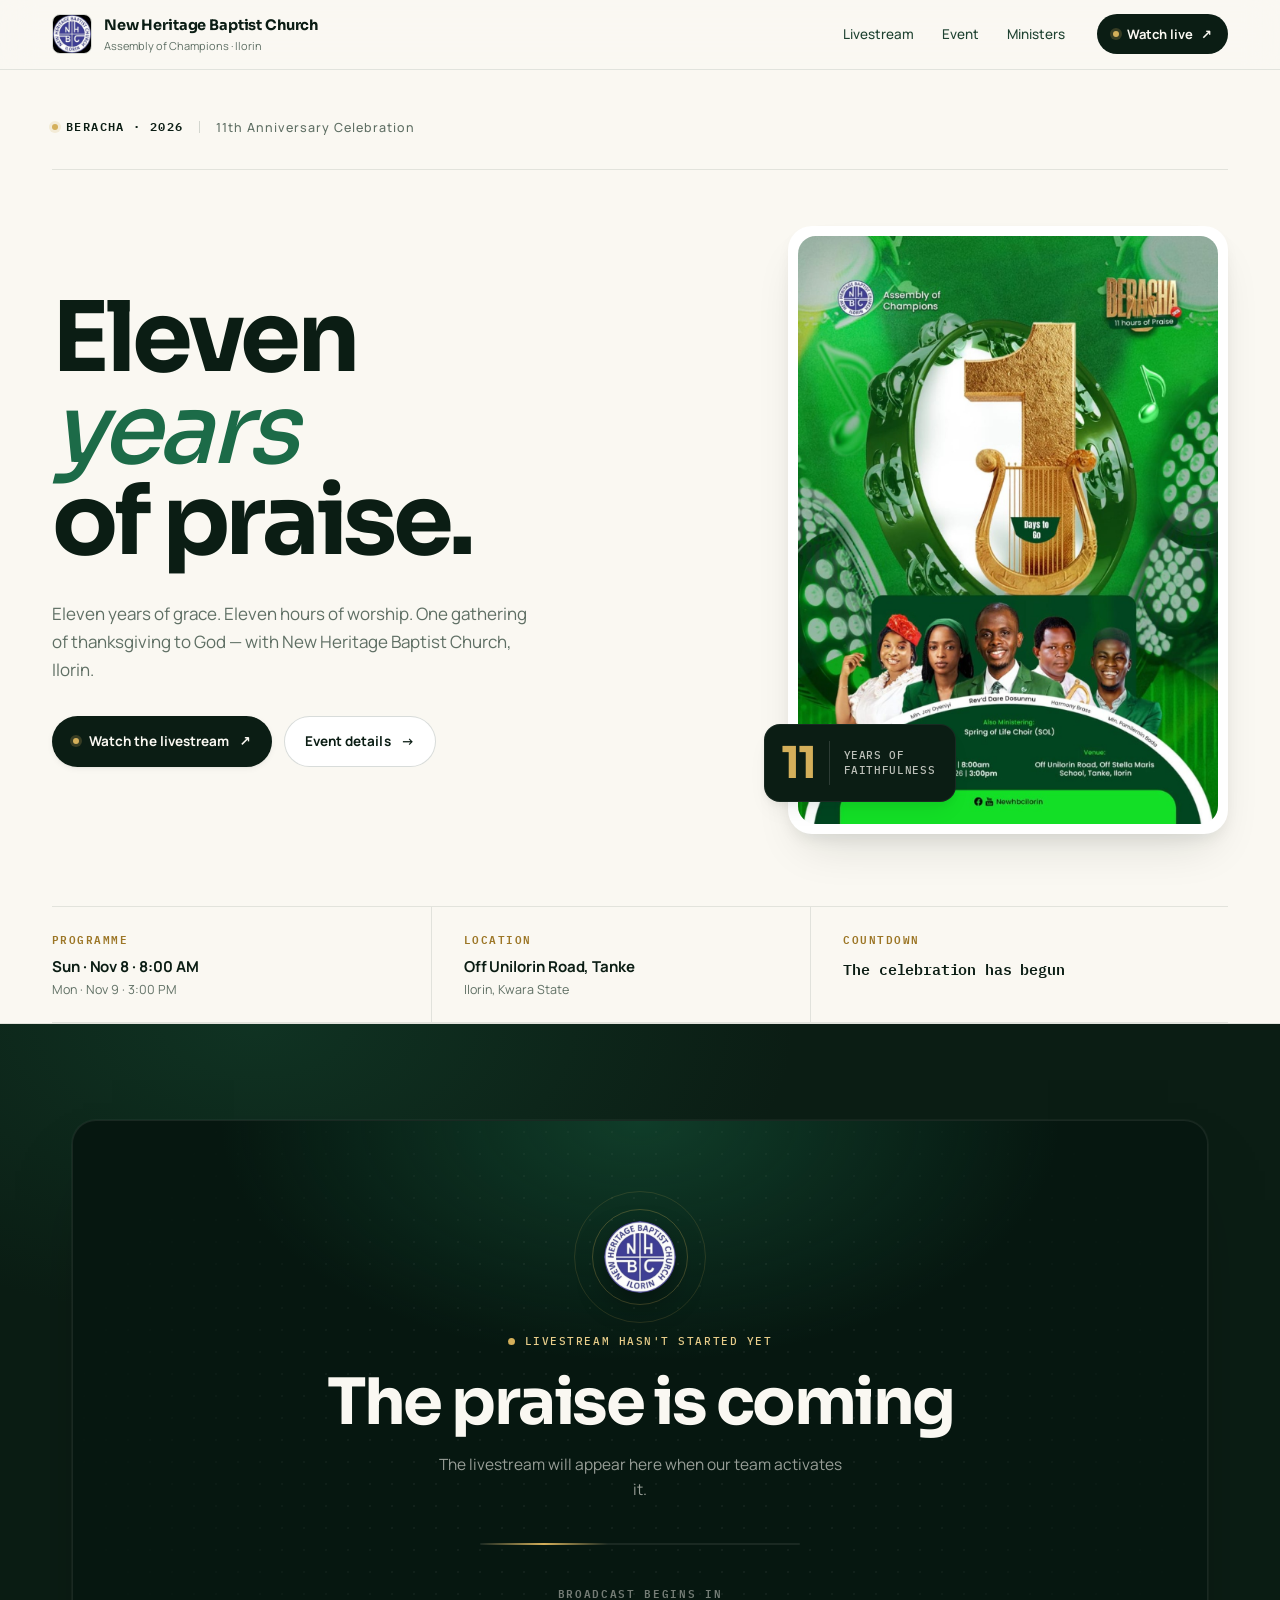
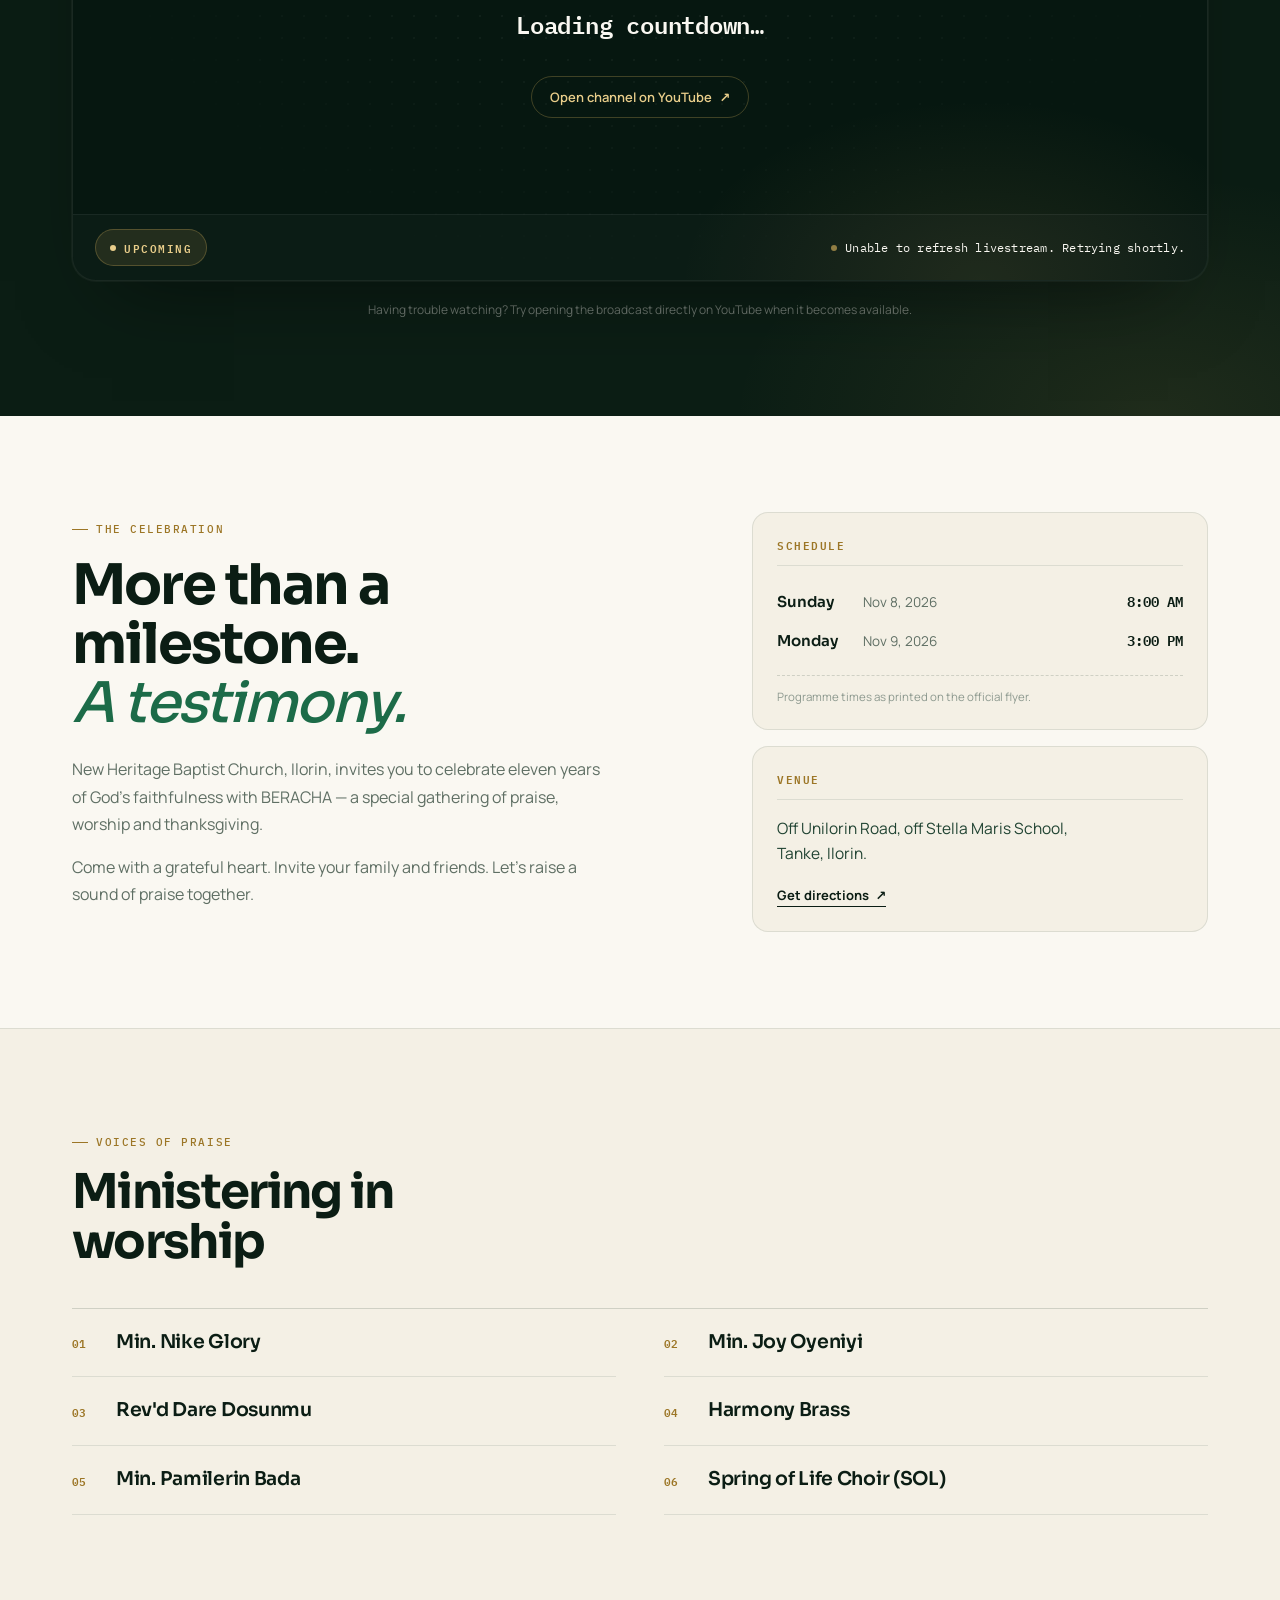
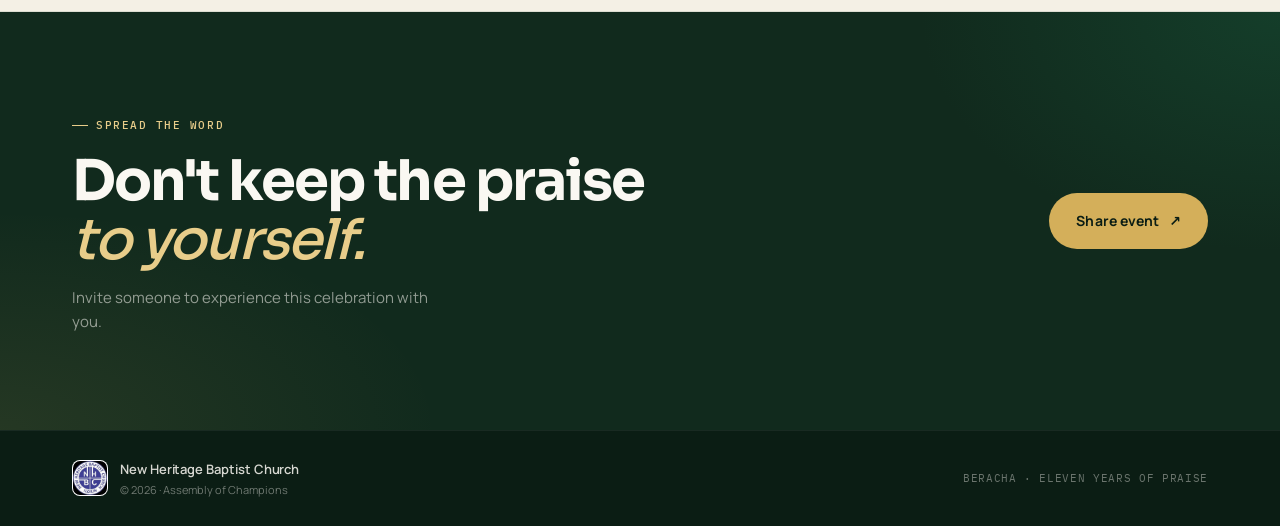
==== commit 95ecd35a: "improved the ui ux of the home page" ====
--- a/index.html
+++ b/index.html
@@ -3,8 +3,8 @@
 <head>
   <meta charset="utf-8">
   <meta name="viewport" content="width=device-width, initial-scale=1">
-  <meta name="theme-color" content="#0a1f16">
-  <meta name="description" content="BERACHA 2026: 11 Hours of Praise. Celebrate 11 years of God's faithfulness with New Heritage Baptist Church, Ilorin. Watch the livestream here.">
+  <meta name="theme-color" content="#0b1d14">
+  <meta name="description" content="BERACHA 2026: 11 Hours of Praise. Celebrate 11 years of God's faithfulness with New Heritage Baptist Church, Ilorin. Watch the livestream.">
   <meta property="og:title" content="BERACHA 2026 | 11 Hours of Praise">
   <meta property="og:description" content="Celebrate 11 years of God's faithfulness. Join New Heritage Baptist Church, Ilorin.">
   <meta property="og:image" content="/assets/event-flyer.jpg">
@@ -12,220 +12,226 @@
   <link rel="icon" href="/assets/church-logo.jpg">
   <link rel="preconnect" href="https://fonts.googleapis.com">
   <link rel="preconnect" href="https://fonts.gstatic.com" crossorigin>
-  <link href="https://fonts.googleapis.com/css2?family=Fraunces:ital,opsz,wght@0,9..144,300;0,9..144,400;0,9..144,500;0,9..144,600;0,9..144,700;1,9..144,400;1,9..144,500&family=Inter:wght@300;400;500;600;700&family=JetBrains+Mono:wght@400;500;600&display=swap" rel="stylesheet">
+  <link href="https://fonts.googleapis.com/css2?family=Sora:wght@400;500;600;700;800&family=Manrope:wght@400;500;600;700;800&family=IBM+Plex+Mono:wght@400;500;600&display=swap" rel="stylesheet">
   <link rel="stylesheet" href="/css/style.css">
 </head>
 <body>
 
 <a class="skip-link" href="#watch">Skip to livestream</a>
 
-<!-- ============ TOP RAIL ============ -->
-<div class="rail" role="banner">
-  <div class="rail-inner">
-    <span class="rail-item">
-      <span class="rail-dot"></span>
-      <span>New Heritage Baptist Church · Ilorin</span>
-    </span>
-    <span class="rail-sep" aria-hidden="true">/</span>
-    <span class="rail-item rail-mono">Nov 8–9, 2026</span>
-    <span class="rail-sep rail-hide-sm" aria-hidden="true">/</span>
-    <span class="rail-item rail-hide-sm rail-mono">11 Hours of Praise</span>
-    <a class="rail-cta" href="#watch">
-      Watch livestream <span aria-hidden="true">↗</span>
+<!-- ============ HEADER ============ -->
+<header class="topbar">
+  <div class="topbar-inner">
+    <a class="topbar-brand" href="#home" aria-label="New Heritage Baptist Church, Ilorin — home">
+      <img src="/assets/church-logo.jpg" alt="New Heritage Baptist Church logo" width="40" height="40">
+      <div>
+        <strong>New Heritage Baptist Church</strong>
+        <small>Assembly of Champions · Ilorin</small>
+      </div>
+    </a>
+
+    <nav class="topbar-nav" aria-label="Primary">
+      <a href="#watch">Livestream</a>
+      <a href="#details">Event</a>
+      <a href="#ministers">Ministers</a>
+    </nav>
+
+    <a class="topbar-cta" href="#watch">
+      <span class="dot" aria-hidden="true"></span>
+      Watch live
+      <span aria-hidden="true">↗</span>
     </a>
   </div>
-</div>
+</header>
 
 <main>
 
-  <!-- ============ HERO — EDITORIAL COMPOSITION ============ -->
+  <!-- ============ HERO ============ -->
   <section id="home" class="hero">
-    <div class="hero-grid">
-
-      <!-- LEFT: big type column -->
-      <div class="hero-headline">
-        <div class="hero-kicker">
-          <span class="kicker-num">№ 11</span>
-          <span class="kicker-text">Anniversary Celebration</span>
-        </div>
-
-        <h1 class="hero-title">
-          <span class="hero-title-line">BERA</span>
-          <span class="hero-title-line hero-title-accent">CHA</span>
-          <span class="hero-title-suffix">
-            <em>Eleven</em>
-            <small>years of grace</small>
-          </span>
-        </h1>
-
-        <p class="hero-lede">
-          Eleven hours of uninterrupted praise, one unforgettable encounter.
-          A gathering of thanksgiving from <strong>New Heritage Baptist Church</strong>
-          as we mark eleven years of God's faithfulness.
-        </p>
-
-        <div class="hero-cta-row">
-          <a class="btn btn-primary" href="#watch">
-            <span class="btn-live-dot" aria-hidden="true"></span>
-            Watch the livestream
-            <span aria-hidden="true">↗</span>
-          </a>
-          <a class="btn btn-ghost" href="#details">
-            Full programme
-            <span aria-hidden="true">→</span>
-          </a>
-        </div>
-      </div>
-
-      <!-- RIGHT: flyer card as hero image -->
-      <figure class="hero-figure">
-        <div class="hero-figure-frame">
-          <img src="/assets/event-flyer.jpg"
-               alt="BERACHA 2026 anniversary flyer — 11 Hours of Praise, New Heritage Baptist Church, Ilorin"
-               width="640" height="820" loading="eager" fetchpriority="high">
-          <figcaption class="hero-figure-caption">
-            <span class="fig-tag">Official flyer</span>
-            <span class="fig-meta">BERACHA · 2026</span>
-          </figcaption>
-        </div>
-        <div class="hero-figure-mark" aria-hidden="true">✦</div>
-      </figure>
-
-      <!-- Bottom meta strip spanning full width -->
+    <div class="hero-inner">
+
+      <div class="hero-top">
+        <span class="hero-tag">
+          <span class="tag-dot" aria-hidden="true"></span>
+          BERACHA · 2026
+        </span>
+        <span class="hero-tag hero-tag-muted">11th Anniversary Celebration</span>
+      </div>
+
+      <div class="hero-main">
+        <div class="hero-copy">
+          <h1 class="hero-title">
+            <span class="hero-title-line">Eleven</span>
+            <span class="hero-title-line hero-title-italic">years</span>
+            <span class="hero-title-line">of praise.</span>
+          </h1>
+
+          <p class="hero-lede">
+            Eleven years of grace. Eleven hours of worship.
+            One gathering of thanksgiving to God — with
+            New Heritage Baptist Church, Ilorin.
+          </p>
+
+          <div class="hero-actions">
+            <a class="btn btn-primary" href="#watch">
+              <span class="btn-dot" aria-hidden="true"></span>
+              Watch the livestream
+              <span aria-hidden="true">↗</span>
+            </a>
+            <a class="btn btn-secondary" href="#details">
+              Event details
+              <span aria-hidden="true">→</span>
+            </a>
+          </div>
+        </div>
+
+        <div class="hero-figure">
+          <div class="hero-figure-inner">
+            <img src="/assets/event-flyer.jpg"
+                 alt="BERACHA 2026 anniversary flyer — 11 Hours of Praise, New Heritage Baptist Church, Ilorin"
+                 width="640" height="820" loading="eager" fetchpriority="high">
+          </div>
+          <div class="hero-figure-badge">
+            <span class="badge-num">11</span>
+            <span class="badge-label">Years of<br>faithfulness</span>
+          </div>
+        </div>
+      </div>
+
       <div class="hero-meta">
-        <div class="meta-cell">
-          <span class="meta-label">When</span>
+        <div class="meta-item">
+          <span class="meta-label">Programme</span>
           <span class="meta-value">Sun · Nov 8 · 8:00 AM</span>
           <span class="meta-sub">Mon · Nov 9 · 3:00 PM</span>
         </div>
-        <div class="meta-cell">
-          <span class="meta-label">Where</span>
+        <div class="meta-divider" aria-hidden="true"></div>
+        <div class="meta-item">
+          <span class="meta-label">Location</span>
           <span class="meta-value">Off Unilorin Road, Tanke</span>
           <span class="meta-sub">Ilorin, Kwara State</span>
         </div>
-        <div class="meta-cell meta-cell-countdown">
+        <div class="meta-divider" aria-hidden="true"></div>
+        <div class="meta-item meta-item-countdown">
           <span class="meta-label">Countdown</span>
-          <strong id="countdown" class="countdown-display" aria-live="off">Loading countdown…</strong>
-        </div>
-      </div>
-
-    </div>
-
-    <div class="hero-scroll" aria-hidden="true">
-      <span>Scroll</span>
-      <span class="scroll-line"></span>
-    </div>
-  </section>
-
-  <!-- ============ LIVESTREAM — CINEMATIC BAND ============ -->
+          <strong id="countdown" class="meta-countdown" aria-live="off">Loading countdown…</strong>
+        </div>
+      </div>
+
+    </div>
+  </section>
+
+  <!-- ============ LIVESTREAM ============ -->
+    <!-- ============ LIVESTREAM ============ -->
   <section id="watch" class="watch">
-    <div class="watch-band">
-
-      <div class="watch-header">
-        <div class="watch-header-left">
-          <span class="section-eyebrow">The broadcast</span>
-          <h2 id="stream-heading" class="watch-title">The praise is coming</h2>
-          <p id="stream-description" class="watch-desc">
+    <div class="watch-inner">
+
+      <!-- Pre-event loading stage (shown when NOT live) -->
+      <div class="watch-loader" data-watch-loader>
+        <div class="loader-ambient" aria-hidden="true"></div>
+
+        <div class="loader-stage">
+          <div class="loader-crest">
+            <div class="crest-ring crest-ring-outer" aria-hidden="true"></div>
+            <div class="crest-ring crest-ring-inner" aria-hidden="true"></div>
+            <img src="/assets/church-logo.jpg"
+                 alt="New Heritage Baptist Church logo"
+                 width="72" height="72" loading="eager">
+          </div>
+
+          <span class="loader-eyebrow">
+            <span class="loader-pulse" aria-hidden="true"></span>
+            Livestream hasn't started yet
+          </span>
+
+          <h2 id="stream-heading" class="loader-title">The praise is coming</h2>
+          <p id="stream-description" class="loader-subtitle">
             The livestream will appear here when our team activates it.
           </p>
-        </div>
-        <div class="watch-badge-wrap">
-          <span id="live-badge" class="stream-badge upcoming">UPCOMING</span>
-        </div>
-      </div>
-
-      <div class="watch-stage">
-        <div id="player-container" class="player-container">
+
+          <div class="loader-progress" aria-hidden="true">
+            <span class="loader-progress-bar"></span>
+          </div>
+
+          <div class="loader-countdown-wrap">
+            <span class="loader-countdown-label">Broadcast begins in</span>
+            <strong id="countdown" class="loader-countdown" aria-live="off">Loading countdown…</strong>
+          </div>
+
+          <div class="loader-actions">
+            <a id="youtube-link" class="loader-yt-link" href="#" target="_blank" rel="noopener noreferrer" hidden>
+              Open channel on YouTube <span aria-hidden="true">↗</span>
+            </a>
+          </div>
+        </div>
+
+        <!-- Hidden live player container — swapped into view when live -->
+        <div id="player-container" class="player-container" hidden>
           <div class="player-placeholder">
             <div class="placeholder-crest">
-              <img src="/assets/church-logo.jpg" alt="New Heritage Baptist Church logo" width="72" height="72" loading="eager">
+              <img src="/assets/church-logo.jpg" alt="New Heritage Baptist Church logo" width="64" height="64" loading="eager">
             </div>
             <p class="placeholder-title">Waiting for the livestream</p>
-            <p class="placeholder-sub">The broadcast will begin automatically when it goes live. You can also open it directly on YouTube.</p>
-          </div>
-        </div>
-
-        <div class="watch-stage-footer">
+            <p class="placeholder-sub">The broadcast will begin automatically when it goes live.</p>
+          </div>
+        </div>
+
+        <div class="watch-statusbar">
+          <span id="live-badge" class="stream-badge upcoming">UPCOMING</span>
           <span id="connection-state" class="conn-state" role="status">Checking livestream status…</span>
-          <a id="youtube-link" class="watch-yt-link" href="#" target="_blank" rel="noopener noreferrer" hidden>
-            Open on YouTube <span aria-hidden="true">↗</span>
-          </a>
         </div>
       </div>
 
       <p id="announcement" class="watch-announcement" hidden></p>
-
-      <p class="watch-troubleshoot">
-        Broadcast not loading? Try opening the stream directly on YouTube when it becomes available.
-      </p>
-
-    </div>
-  </section>
-
-  <!-- ============ STORY / DETAILS — EDITORIAL ============ -->
-  <section id="details" class="story">
-    <div class="story-grid">
-
-      <div class="story-side">
-        <span class="section-eyebrow">The occasion</span>
-        <h2 class="story-title">
+      <p class="watch-note">Having trouble watching? Try opening the broadcast directly on YouTube when it becomes available.</p>
+
+    </div>
+  </section>
+
+  <!-- ============ DETAILS ============ -->
+  <section id="details" class="details">
+    <div class="details-inner">
+
+      <div class="details-copy">
+        <span class="eyebrow">The celebration</span>
+        <h2 class="details-title">
           More than a milestone.<br>
           <em>A testimony.</em>
         </h2>
 
-        <div class="story-body">
-          <p>
-            New Heritage Baptist Church, Ilorin, invites you to celebrate eleven years
-            of God's faithfulness with BERACHA — a special gathering of praise, worship
-            and thanksgiving.
-          </p>
-          <p>
-            Come with a grateful heart. Invite your family and friends.
-            Let's raise a sound of praise together.
-          </p>
-        </div>
-
-        <div class="story-stats">
-          <div class="stat">
-            <span class="stat-num">11</span>
-            <span class="stat-label">Years of faithfulness</span>
-          </div>
-          <div class="stat">
-            <span class="stat-num">11</span>
-            <span class="stat-label">Hours of praise</span>
-          </div>
-          <div class="stat">
-            <span class="stat-num">1</span>
-            <span class="stat-label">Family in worship</span>
-          </div>
-        </div>
-      </div>
-
-      <div class="story-detail">
-        <div class="detail-block">
-          <span class="detail-label">Programme</span>
-          <div class="detail-rows">
-            <div class="detail-row">
-              <span class="detail-day">Sunday</span>
-              <span class="detail-date">Nov 8, 2026</span>
-              <span class="detail-time">8:00 AM</span>
-            </div>
-            <div class="detail-row">
-              <span class="detail-day">Monday</span>
-              <span class="detail-date">Nov 9, 2026</span>
-              <span class="detail-time">3:00 PM</span>
-            </div>
-          </div>
-          <p class="detail-note">Programme times as printed on the official flyer.</p>
-        </div>
-
-        <div class="detail-block">
-          <span class="detail-label">Venue</span>
-          <p class="detail-venue">
+        <p class="details-lede">
+          New Heritage Baptist Church, Ilorin, invites you to celebrate eleven years
+          of God's faithfulness with BERACHA — a special gathering of praise, worship
+          and thanksgiving.
+        </p>
+        <p class="details-lede">
+          Come with a grateful heart. Invite your family and friends.
+          Let's raise a sound of praise together.
+        </p>
+      </div>
+
+      <div class="details-cards">
+        <div class="details-card">
+          <span class="card-label">Schedule</span>
+          <div class="schedule-row">
+            <span class="schedule-day">Sunday</span>
+            <span class="schedule-date">Nov 8, 2026</span>
+            <span class="schedule-time">8:00 AM</span>
+          </div>
+          <div class="schedule-row">
+            <span class="schedule-day">Monday</span>
+            <span class="schedule-date">Nov 9, 2026</span>
+            <span class="schedule-time">3:00 PM</span>
+          </div>
+          <p class="card-note">Programme times as printed on the official flyer.</p>
+        </div>
+
+        <div class="details-card">
+          <span class="card-label">Venue</span>
+          <p class="venue-text">
             Off Unilorin Road, off Stella Maris School,<br>
             Tanke, Ilorin.
           </p>
-          <a class="detail-link"
+          <a class="card-link"
              href="https://www.google.com/maps/search/?api=1&query=Off+Unilorin+Road+Off+Stella+Maris+School+Tanke+Ilorin"
              target="_blank" rel="noopener noreferrer">
             Get directions <span aria-hidden="true">↗</span>
@@ -236,28 +242,30 @@
     </div>
   </section>
 
-  <!-- ============ MINISTERS — MARQUEE / EDITORIAL LIST ============ -->
+  <!-- ============ MINISTERS ============ -->
   <section id="ministers" class="ministers">
-    <div class="ministers-header">
-      <span class="section-eyebrow">Voices of praise</span>
-      <h2 class="ministers-title">Ministering in worship</h2>
-    </div>
-
-    <ol class="ministers-list">
-      <li><span class="min-index">01</span><span class="min-name">Min. Nike Glory</span></li>
-      <li><span class="min-index">02</span><span class="min-name">Min. Joy Oyeniyi</span></li>
-      <li><span class="min-index">03</span><span class="min-name">Rev'd Dare Dosunmu</span></li>
-      <li><span class="min-index">04</span><span class="min-name">Harmony Brass</span></li>
-      <li><span class="min-index">05</span><span class="min-name">Min. Pamilerin Bada</span></li>
-      <li><span class="min-index">06</span><span class="min-name">Spring of Life Choir (SOL)</span></li>
-    </ol>
-  </section>
-
-  <!-- ============ SHARE — DARK CLOSING ============ -->
+    <div class="ministers-inner">
+      <div class="ministers-head">
+        <span class="eyebrow">Voices of praise</span>
+        <h2 class="ministers-title">Ministering in worship</h2>
+      </div>
+
+      <ul class="ministers-list">
+        <li><span class="min-index">01</span><span class="min-name">Min. Nike Glory</span></li>
+        <li><span class="min-index">02</span><span class="min-name">Min. Joy Oyeniyi</span></li>
+        <li><span class="min-index">03</span><span class="min-name">Rev'd Dare Dosunmu</span></li>
+        <li><span class="min-index">04</span><span class="min-name">Harmony Brass</span></li>
+        <li><span class="min-index">05</span><span class="min-name">Min. Pamilerin Bada</span></li>
+        <li><span class="min-index">06</span><span class="min-name">Spring of Life Choir (SOL)</span></li>
+      </ul>
+    </div>
+  </section>
+
+  <!-- ============ INVITE ============ -->
   <section class="invite">
     <div class="invite-inner">
       <div class="invite-copy">
-        <span class="section-eyebrow section-eyebrow-light">Spread the word</span>
+        <span class="eyebrow eyebrow-light">Spread the word</span>
         <h2 class="invite-title">
           Don't keep the praise<br>
           <em>to yourself.</em>
@@ -272,22 +280,45 @@
 
 </main>
 
-<footer class="foot">
-  <div class="foot-inner">
-    <div class="foot-brand">
-      <img src="/assets/church-logo.jpg" alt="NHBC logo" width="40" height="40" loading="lazy">
+<footer class="footer">
+  <div class="footer-inner">
+    <div class="footer-brand">
+      <img src="/assets/church-logo.jpg" alt="New Heritage Baptist Church logo" width="36" height="36" loading="lazy">
       <div>
         <strong>New Heritage Baptist Church</strong>
-        <small>Assembly of Champions · Ilorin</small>
-      </div>
-    </div>
-    <div class="foot-meta">
-      <span>© 2026 · BERACHA</span>
-      <span>Eleven Years of Praise</span>
-    </div>
+        <small>© 2026 · Assembly of Champions</small>
+      </div>
+    </div>
+    <span class="footer-tag">BERACHA · Eleven Years of Praise</span>
   </div>
 </footer>
 
 <script type="module" src="/js/main.js"></script>
+<script type="module">
+/* --- Watch section: pre-event loading state --- */
+(function watchLoader(){
+  const watch = document.getElementById('watch');
+  if (!watch) return;
+
+  const badge = document.getElementById('live-badge');
+  const loader = watch.querySelector('[data-watch-loader]');
+  const player = document.getElementById('player-container');
+  if (!badge || !loader || !player) return;
+
+  function sync(){
+    const isLive = badge.classList.contains('live');
+    watch.classList.toggle('is-live', isLive);
+    // Player only visible when live; loader fades out
+    player.hidden = !isLive;
+  }
+
+  // Watch badge class changes (main.js toggles live/upcoming/ended)
+  new MutationObserver(sync).observe(badge, {
+    attributes: true,
+    attributeFilter: ['class']
+  });
+  sync();
+})();
+</script>
 </body>
 </html>
--- a/css/style.css
+++ b/css/style.css
@@ -1,50 +1,68 @@
 /* ============================================================
-   BERACHA 2026 — Editorial programme design system
+   BERACHA 2026 — Refined design system
    ============================================================ */
 
 :root{
-  /* deep neutrals (near-black with green undertone) */
-  --ink-950:#0a1f16;
-  --ink-900:#0e2a1e;
-  --ink-800:#16382a;
-  --ink-700:#1f4634;
-  --ink-600:#2c5a43;
-
-  /* brand greens */
-  --forest:#0a3d28;
-  --moss:#3d5a45;
-  --sage:#a8bfa9;
-
-  /* accent gold */
-  --gold:#d9b25f;
-  --gold-soft:#ead19a;
-  --gold-deep:#a97f2e;
+  /* inks */
+  --ink-950:#0b1d14;
+  --ink-900:#112a1d;
+  --ink-800:#173527;
+  --ink-700:#204332;
+  --ink-600:#2d5542;
+
+  /* brand */
+  --forest:#0b3d27;
+  --emerald:#1c6b48;
+  --emerald-2:#28855a;
+  --sage:#b9cbbd;
+
+  /* gold */
+  --gold:#d4af5a;
+  --gold-soft:#e8cd8a;
+  --gold-deep:#9c7626;
 
   /* surfaces */
-  --cream:#f5f0e4;
-  --cream-2:#ece5d3;
-  --paper:#faf7ee;
-  --bone:#efeadd;
-
-  /* type */
-  --ink:#0e2018;
-  --muted:#5c6b60;
-  --muted-2:#8a958a;
-
-  --line:rgba(14,32,24,.12);
-  --line-strong:rgba(14,32,24,.22);
-
-  --font-display:'Fraunces',Georgia,serif;
-  --font-sans:'Inter',system-ui,-apple-system,Segoe UI,sans-serif;
-  --font-mono:'JetBrains Mono',ui-monospace,Menlo,monospace;
-
-  --s-1:4px; --s-2:8px; --s-3:12px; --s-4:16px;
-  --s-5:24px; --s-6:32px; --s-7:48px; --s-8:64px;
-  --s-9:96px; --s-10:120px; --s-11:160px;
+  --paper:#faf8f2;
+  --paper-2:#f4f0e5;
+  --cream:#efe8d7;
+  --bone:#e6ddc7;
+  --white:#ffffff;
+
+  /* ink for text */
+  --ink:#122a1e;
+  --muted:#5f6f64;
+  --muted-2:#8d998f;
+
+  --line:rgba(18,42,30,.10);
+  --line-2:rgba(18,42,30,.16);
+
+  --font-display:'Sora',system-ui,sans-serif;
+  --font-sans:'Manrope',system-ui,-apple-system,sans-serif;
+  --font-mono:'IBM Plex Mono',ui-monospace,Menlo,monospace;
+
+  /* 4px base scale */
+  --s1:4px; --s2:8px; --s3:12px; --s4:16px;
+  --s5:24px; --s6:32px; --s7:48px; --s8:64px;
+  --s9:96px; --s10:128px;
+
+  /* radii */
+  --r-sm:8px; --r-md:12px; --r-lg:16px; --r-xl:24px;
+  --r-pill:999px;
+
+  /* shadows — soft and layered */
+  --shadow-sm:
+    0 1px 2px rgba(11,29,20,.04),
+    0 2px 6px rgba(11,29,20,.05);
+  --shadow-md:
+    0 4px 8px -2px rgba(11,29,20,.06),
+    0 12px 24px -8px rgba(11,29,20,.08);
+  --shadow-lg:
+    0 8px 16px -4px rgba(11,29,20,.08),
+    0 24px 48px -16px rgba(11,29,20,.14);
 }
 
 *{box-sizing:border-box}
-html{scroll-behavior:smooth;-webkit-text-size-adjust:100%}
+html{-webkit-text-size-adjust:100%;scroll-behavior:smooth}
 body{
   margin:0;
   font-family:var(--font-sans);
@@ -53,6 +71,7 @@
   color:var(--ink);
   background:var(--paper);
   -webkit-font-smoothing:antialiased;
+  -moz-osx-font-smoothing:grayscale;
   text-rendering:optimizeLegibility;
   overflow-x:hidden;
 }
@@ -60,469 +79,462 @@
 a{color:inherit;text-decoration:none}
 button{font:inherit;cursor:pointer}
 h1,h2,h3,h4,p{margin:0}
-h1,h2,h3{font-family:var(--font-display);font-weight:400;letter-spacing:-.02em;line-height:1.05}
+h1,h2,h3{
+  font-family:var(--font-display);
+  font-weight:700;
+  letter-spacing:-.025em;
+  line-height:1.05;
+  color:var(--ink-950);
+}
 
 ::selection{background:var(--gold);color:var(--ink-950)}
 
-/* ---- accessibility ---- */
-.skip-link{position:absolute;left:-9999px;top:auto;width:1px;height:1px;overflow:hidden}
+/* ---- a11y ---- */
+.skip-link{position:absolute;left:-9999px;top:0;width:1px;height:1px;overflow:hidden}
 .skip-link:focus{
   left:16px;top:16px;width:auto;height:auto;
   padding:10px 16px;background:var(--gold);color:var(--ink-950);
-  border-radius:4px;font-weight:700;z-index:1000;
-}
-:focus-visible{outline:2px solid var(--gold-deep);outline-offset:3px;border-radius:2px}
-
-/* ---- shared eyebrow ---- */
-.section-eyebrow{
-  display:inline-flex;align-items:center;gap:10px;
-  font-family:var(--font-mono);
-  font-size:11px;font-weight:600;
+  border-radius:var(--r-sm);font-weight:700;z-index:100;
+}
+:focus-visible{outline:2px solid var(--gold-deep);outline-offset:3px;border-radius:4px}
+
+/* ---- eyebrow ---- */
+.eyebrow{
+  display:inline-flex;align-items:center;gap:8px;
+  font-family:var(--font-mono);
+  font-size:11px;font-weight:500;
   letter-spacing:.14em;text-transform:uppercase;
   color:var(--gold-deep);
 }
-.section-eyebrow::before{
-  content:"";width:20px;height:1px;background:var(--gold-deep);
-  display:inline-block;
-}
-.section-eyebrow-light{color:var(--gold-soft)}
-.section-eyebrow-light::before{background:var(--gold-soft)}
+.eyebrow::before{
+  content:"";width:16px;height:1px;background:var(--gold-deep);
+}
+.eyebrow-light{color:var(--gold-soft)}
+.eyebrow-light::before{background:var(--gold-soft)}
 
 /* ============================================================
-   TOP RAIL
+   HEADER
    ============================================================ */
-.rail{
-  background:var(--ink-950);
-  color:rgba(245,240,228,.72);
-  border-bottom:1px solid rgba(255,255,255,.06);
-  font-size:11.5px;
-  letter-spacing:.04em;
-  position:relative;z-index:10;
-}
-.rail-inner{
-  max-width:1440px;margin:0 auto;
-  padding:12px 40px;
-  display:flex;align-items:center;gap:18px;
-  flex-wrap:wrap;
-}
-.rail-item{display:inline-flex;align-items:center;gap:8px}
-.rail-dot{
-  width:6px;height:6px;border-radius:50%;background:var(--gold);
-  box-shadow:0 0 0 3px rgba(217,178,95,.18);
-}
-.rail-mono{font-family:var(--font-mono);font-size:10.5px}
-.rail-sep{opacity:.3}
-.rail-cta{
-  margin-left:auto;
-  color:var(--gold);
-  font-weight:600;
-  font-size:11.5px;
-  letter-spacing:.05em;
-  border:1px solid rgba(217,178,95,.35);
-  padding:6px 14px;border-radius:100px;
-  display:inline-flex;align-items:center;gap:6px;
-  transition:background .2s,border-color .2s;
-}
-.rail-cta:hover{background:rgba(217,178,95,.12);border-color:var(--gold)}
-
-@media(max-width:820px){
-  .rail-inner{padding:10px 20px;gap:12px;font-size:10.5px}
-  .rail-hide-sm{display:none}
-  .rail-cta{font-size:10.5px;padding:5px 10px}
-}
-@media(max-width:520px){
-  .rail-inner{padding:9px 16px;gap:10px;font-size:9.5px}
-  .rail-cta span[aria-hidden]{display:none}
+.topbar{
+  position:sticky;top:0;z-index:50;
+  background:rgba(250,248,242,.85);
+  backdrop-filter:blur(16px);
+  -webkit-backdrop-filter:blur(16px);
+  border-bottom:1px solid var(--line);
+}
+.topbar-inner{
+  max-width:1240px;margin:0 auto;
+  padding:14px 32px;
+  display:flex;align-items:center;gap:32px;
+}
+.topbar-brand{display:flex;align-items:center;gap:12px;flex-shrink:0}
+.topbar-brand img{
+  width:40px;height:40px;border-radius:var(--r-sm);
+  object-fit:cover;border:1px solid var(--line-2);
+}
+.topbar-brand strong{
+  display:block;
+  font-family:var(--font-display);
+  font-size:14.5px;font-weight:700;
+  letter-spacing:-.01em;color:var(--ink-950);
+}
+.topbar-brand small{
+  display:block;
+  font-size:11px;color:var(--muted);
+  margin-top:1px;
+}
+.topbar-nav{display:flex;gap:28px;margin-left:auto}
+.topbar-nav a{
+  font-size:13.5px;font-weight:500;
+  color:var(--ink-700);
+  transition:color .15s;
+}
+.topbar-nav a:hover{color:var(--ink-950)}
+.topbar-cta{
+  display:inline-flex;align-items:center;gap:8px;
+  padding:10px 16px;
+  font-size:13px;font-weight:700;
+  background:var(--ink-950);color:var(--paper);
+  border-radius:var(--r-pill);
+  transition:background .15s,transform .1s;
+}
+.topbar-cta:hover{background:var(--ink-800)}
+.topbar-cta:active{transform:scale(.98)}
+.topbar-cta .dot{
+  width:6px;height:6px;border-radius:50%;
+  background:var(--gold);
+  box-shadow:0 0 0 3px rgba(212,175,90,.22);
+}
+
+@media(max-width:900px){
+  .topbar-nav{display:none}
+  .topbar-cta{margin-left:auto}
+}
+@media(max-width:640px){
+  .topbar-inner{padding:12px 20px;gap:16px}
+  .topbar-brand img{width:36px;height:36px}
+  .topbar-brand strong{font-size:12.5px}
+  .topbar-brand small{font-size:10px}
+  .topbar-cta{font-size:12px;padding:9px 14px}
+  .topbar-cta span[aria-hidden]{display:none}
+}
+@media(max-width:400px){
+  .topbar-brand small{display:none}
 }
 
 /* ============================================================
    HERO
    ============================================================ */
 .hero{
-  position:relative;
   background:var(--paper);
   border-bottom:1px solid var(--line);
-  overflow:hidden;
-}
-
-.hero-grid{
-  max-width:1440px;margin:0 auto;
-  padding:72px 40px 0;
+  position:relative;
+}
+.hero-inner{
+  max-width:1240px;margin:0 auto;
+  padding:48px 32px 0;
+}
+
+.hero-top{
+  display:flex;align-items:center;gap:16px;
+  padding-bottom:32px;
+  border-bottom:1px solid var(--line);
+  margin-bottom:56px;
+}
+.hero-tag{
+  display:inline-flex;align-items:center;gap:8px;
+  font-family:var(--font-mono);
+  font-size:11.5px;font-weight:600;
+  letter-spacing:.12em;text-transform:uppercase;
+  color:var(--ink-950);
+}
+.tag-dot{
+  width:6px;height:6px;border-radius:50%;
+  background:var(--gold);
+  box-shadow:0 0 0 3px rgba(212,175,90,.18);
+}
+.hero-tag-muted{
+  color:var(--muted);
+  font-weight:500;
+  letter-spacing:.08em;
+  text-transform:none;
+  font-family:var(--font-sans);
+  font-size:12.5px;
+}
+.hero-tag-muted::before{
+  content:"";width:1px;height:12px;background:var(--line-2);
+  margin-right:8px;display:inline-block;
+}
+
+.hero-main{
   display:grid;
-  grid-template-columns:1.15fr .85fr;
-  grid-template-areas:
-    "headline figure"
-    "meta     meta";
-  gap:64px 56px;
-  align-items:start;
-}
-
-/* ---- headline column ---- */
-.hero-headline{grid-area:headline;padding-top:20px}
-
-.hero-kicker{
-  display:flex;align-items:center;gap:14px;
-  margin-bottom:36px;
-}
-.kicker-num{
-  font-family:var(--font-mono);
-  font-size:12px;font-weight:600;
-  color:var(--gold-deep);
-  letter-spacing:.05em;
-  padding:5px 10px;
-  border:1px solid var(--gold-deep);
-  border-radius:2px;
-}
-.kicker-text{
-  font-family:var(--font-mono);
-  font-size:11px;font-weight:500;
-  letter-spacing:.18em;text-transform:uppercase;
+  grid-template-columns:1.1fr .9fr;
+  gap:64px;
+  align-items:center;
+  margin-bottom:72px;
+}
+
+.hero-copy{max-width:600px}
+
+.hero-title{
+  font-size:clamp(56px,7.6vw,108px);
+  font-weight:700;
+  line-height:.94;
+  letter-spacing:-.045em;
+  color:var(--ink-950);
+  margin-bottom:32px;
+}
+.hero-title-line{display:block}
+.hero-title-italic{
+  font-style:italic;
+  font-weight:500;
+  color:var(--emerald);
+  letter-spacing:-.04em;
+}
+
+.hero-lede{
+  font-size:17px;
+  line-height:1.65;
   color:var(--muted);
-}
-
-.hero-title{
-  font-family:var(--font-display);
-  font-weight:300;
-  font-size:clamp(84px,13vw,180px);
-  line-height:.86;
-  letter-spacing:-.045em;
-  color:var(--ink-950);
-  margin:0 0 8px;
-  display:flex;
-  flex-wrap:wrap;
-  align-items:baseline;
-  gap:0 .04em;
-}
-.hero-title-line{display:inline-block}
-.hero-title-accent{
-  font-style:italic;
-  font-weight:400;
-  color:var(--gold-deep);
-}
-.hero-title-suffix{
-  display:inline-flex;flex-direction:column;
-  font-family:var(--font-sans);
-  line-height:1;
-  margin-left:.5em;
-  transform:translateY(-.15em);
-}
-.hero-title-suffix em{
-  font-family:var(--font-display);
-  font-style:italic;
-  font-weight:400;
-  font-size:clamp(28px,3.5vw,42px);
-  color:var(--ink-950);
-  letter-spacing:-.02em;
-}
-.hero-title-suffix small{
-  font-family:var(--font-mono);
-  font-size:10px;
-  letter-spacing:.16em;
-  text-transform:uppercase;
-  color:var(--muted);
-  margin-top:8px;
-  font-weight:500;
-}
-
-.hero-lede{
-  font-family:var(--font-display);
-  font-weight:400;
-  font-size:clamp(18px,1.6vw,22px);
-  line-height:1.5;
-  color:var(--ink-800);
-  max-width:52ch;
-  margin:40px 0 36px;
-  letter-spacing:-.005em;
-}
-.hero-lede strong{font-weight:600;color:var(--ink-950)}
-
-.hero-cta-row{
-  display:flex;flex-wrap:wrap;gap:12px;align-items:center;
-}
+  max-width:48ch;
+  margin-bottom:32px;
+}
+
+.hero-actions{display:flex;flex-wrap:wrap;gap:12px}
 
 /* ---- buttons ---- */
 .btn{
   display:inline-flex;align-items:center;gap:10px;
-  padding:15px 22px;
+  padding:14px 20px;
   font-family:var(--font-sans);
-  font-size:13.5px;font-weight:600;
-  letter-spacing:.01em;
-  border-radius:2px;
+  font-size:13.5px;font-weight:700;
+  letter-spacing:.005em;
+  border-radius:var(--r-pill);
   border:1px solid transparent;
-  transition:background .2s,border-color .2s,color .2s,transform .15s;
+  transition:background .15s,border-color .15s,color .15s,transform .1s,box-shadow .15s;
   white-space:nowrap;
 }
-.btn:active{transform:translateY(1px)}
+.btn:active{transform:scale(.98)}
 .btn-primary{
   background:var(--ink-950);
-  color:var(--cream);
-}
-.btn-primary:hover{background:var(--ink-800)}
-.btn-live-dot{
+  color:var(--paper);
+  box-shadow:var(--shadow-sm);
+}
+.btn-primary:hover{
+  background:var(--ink-800);
+  box-shadow:var(--shadow-md);
+}
+.btn-dot{
   width:6px;height:6px;border-radius:50%;
   background:var(--gold);
-  box-shadow:0 0 0 2px rgba(217,178,95,.25);
-}
-.btn-ghost{
-  background:transparent;
-  color:var(--ink-950);
-  border-color:var(--line-strong);
-}
-.btn-ghost:hover{border-color:var(--ink-950);background:rgba(14,32,24,.03)}
+  box-shadow:0 0 0 3px rgba(212,175,90,.22);
+}
+.btn-secondary{
+  background:var(--white);
+  color:var(--ink-950);
+  border-color:var(--line-2);
+}
+.btn-secondary:hover{border-color:var(--ink-950);background:var(--paper-2)}
 .btn-inverse{
   background:var(--gold);
   color:var(--ink-950);
-  padding:18px 28px;
+  padding:16px 26px;
   font-size:14px;
 }
-.btn-inverse:hover{background:var(--gold-soft)}
-
-/* ---- figure (flyer) ---- */
+.btn-inverse:hover{background:var(--gold-soft);box-shadow:var(--shadow-md)}
+
+/* ---- figure ---- */
 .hero-figure{
-  grid-area:figure;
   position:relative;
-  margin:0;
-}
-.hero-figure-frame{
-  position:relative;
-  padding:14px;
-  background:var(--cream);
-  border:1px solid var(--line);
-  box-shadow:
-    0 30px 60px -30px rgba(10,31,22,.25),
-    0 12px 24px -12px rgba(10,31,22,.15);
-  transform:rotate(1.2deg);
-  transition:transform .4s ease;
-}
-.hero-figure-frame:hover{transform:rotate(0deg)}
-.hero-figure-frame img{
+  max-width:440px;
+  margin-left:auto;
+}
+.hero-figure-inner{
+  background:var(--white);
+  padding:10px;
+  border-radius:var(--r-xl);
+  box-shadow:var(--shadow-lg);
+  overflow:hidden;
+}
+.hero-figure-inner img{
   width:100%;
+  border-radius:calc(var(--r-xl) - 6px);
   display:block;
-  filter:contrast(1.02) saturate(1.05);
-}
-.hero-figure-caption{
-  position:absolute;bottom:-32px;left:0;right:0;
-  display:flex;justify-content:space-between;align-items:center;
-  font-family:var(--font-mono);
-  font-size:10px;letter-spacing:.14em;text-transform:uppercase;
-  color:var(--muted);
-}
-.fig-tag{
-  background:var(--ink-950);color:var(--cream);
-  padding:4px 8px;
-}
-.fig-meta{color:var(--gold-deep);font-weight:600}
-
-.hero-figure-mark{
+}
+.hero-figure-badge{
   position:absolute;
-  top:-32px;right:-24px;
-  font-size:34px;
+  left:-24px;bottom:32px;
+  background:var(--ink-950);
+  color:var(--paper);
+  padding:16px 20px 16px 16px;
+  border-radius:var(--r-lg);
+  display:flex;align-items:center;gap:14px;
+  box-shadow:var(--shadow-md);
+  border:1px solid rgba(255,255,255,.06);
+}
+.badge-num{
+  font-family:var(--font-display);
+  font-size:44px;
+  font-weight:700;
+  line-height:1;
+  letter-spacing:-.05em;
   color:var(--gold);
-  transform:rotate(-12deg);
-  animation:slow-spin 24s linear infinite;
-}
-@keyframes slow-spin{
-  to{transform:rotate(348deg)}
+  padding-right:14px;
+  border-right:1px solid rgba(255,255,255,.14);
+}
+.badge-label{
+  font-family:var(--font-mono);
+  font-size:10.5px;
+  font-weight:500;
+  letter-spacing:.06em;
+  line-height:1.4;
+  color:rgba(250,248,242,.75);
+  text-transform:uppercase;
 }
 
 /* ---- meta strip ---- */
 .hero-meta{
-  grid-area:meta;
   display:grid;
-  grid-template-columns:1fr 1fr 1.2fr;
+  grid-template-columns:1fr 1px 1fr 1px 1.1fr;
+  gap:0;
   border-top:1px solid var(--line);
   border-bottom:1px solid var(--line);
-  margin-top:80px;
-}
-.meta-cell{
-  padding:26px 24px;
-  border-right:1px solid var(--line);
+}
+.meta-item{
+  padding:24px 0;
   display:flex;flex-direction:column;gap:4px;
 }
-.meta-cell:last-child{border-right:0}
+.meta-item:not(:first-child):not(:nth-child(3)):not(:nth-child(5)){padding-left:32px}
+.meta-item:first-child{padding-right:32px}
+.meta-item:nth-child(3){padding:24px 32px}
+.meta-item:last-child{padding-left:32px}
+.meta-divider{background:var(--line);width:1px}
 .meta-label{
   font-family:var(--font-mono);
-  font-size:10px;font-weight:600;
-  letter-spacing:.16em;text-transform:uppercase;
+  font-size:10.5px;font-weight:600;
+  letter-spacing:.14em;text-transform:uppercase;
   color:var(--gold-deep);
-  margin-bottom:4px;
+  margin-bottom:6px;
 }
 .meta-value{
-  font-family:var(--font-display);
-  font-size:20px;font-weight:500;
-  color:var(--ink-950);
-  letter-spacing:-.01em;
-  line-height:1.2;
+  font-size:15px;font-weight:700;
+  color:var(--ink-950);
+  letter-spacing:-.005em;
+  line-height:1.3;
 }
 .meta-sub{
   font-size:12.5px;
   color:var(--muted);
+  line-height:1.4;
+}
+.meta-countdown{
+  font-family:var(--font-mono);
+  font-size:15px;
+  font-weight:600;
+  color:var(--ink-950);
+  letter-spacing:-.01em;
+  line-height:1.4;
   margin-top:2px;
-}
-.meta-cell-countdown{
-  background:var(--cream);
-}
-.countdown-display{
-  font-family:var(--font-mono);
-  font-size:clamp(15px,1.5vw,19px);
-  font-weight:500;
-  color:var(--ink-950);
-  letter-spacing:-.01em;
-  line-height:1.3;
-  margin-top:6px;
-}
-
-/* ---- scroll cue ---- */
-.hero-scroll{
-  position:absolute;
-  bottom:32px;left:40px;
-  display:flex;align-items:center;gap:12px;
-  font-family:var(--font-mono);
-  font-size:10px;letter-spacing:.2em;text-transform:uppercase;
-  color:var(--muted-2);
-}
-.scroll-line{
-  width:40px;height:1px;background:var(--muted-2);
-  position:relative;
-}
-.scroll-line::after{
-  content:"";
-  position:absolute;right:0;top:-2px;
-  width:5px;height:5px;
-  border-right:1px solid var(--muted-2);
-  border-bottom:1px solid var(--muted-2);
-  transform:rotate(-45deg);
 }
 
 /* ---- responsive hero ---- */
 @media(max-width:1024px){
-  .hero-grid{
-    grid-template-columns:1fr;
-    grid-template-areas:"headline" "figure" "meta";
-    gap:56px 0;
-    padding:56px 32px 0;
+  .hero-inner{padding:40px 28px 0}
+  .hero-main{grid-template-columns:1fr;gap:48px;margin-bottom:56px}
+  .hero-figure{margin:0 auto;max-width:420px}
+  .hero-figure-badge{left:16px;bottom:-24px}
+  .hero-meta{grid-template-columns:1fr 1px 1fr;row-gap:0}
+  .meta-item:nth-child(4){display:none}
+  .meta-item:nth-child(5){grid-column:1 / -1;border-top:1px solid var(--line);padding:24px 0 !important}
+  .meta-item:nth-child(3){padding:24px 32px !important;border-left:1px solid var(--line)}
+}
+@media(max-width:720px){
+  .hero-inner{padding:32px 20px 0}
+  .hero-top{padding-bottom:24px;margin-bottom:40px;flex-wrap:wrap;gap:10px}
+  .hero-tag{font-size:10.5px}
+  .hero-tag-muted{font-size:11.5px}
+  .hero-title{font-size:clamp(48px,11vw,72px);margin-bottom:24px}
+  .hero-lede{font-size:15.5px;margin-bottom:24px}
+  .hero-actions .btn{flex:1 1 auto;justify-content:center}
+  .hero-main{gap:40px;margin-bottom:44px}
+  .hero-figure-badge{padding:12px 16px 12px 12px;gap:10px}
+  .badge-num{font-size:36px;padding-right:10px}
+  .badge-label{font-size:9.5px}
+  .hero-meta{grid-template-columns:1fr;padding:0}
+  .meta-divider{display:none}
+  .meta-item,
+  .meta-item:not(:first-child):not(:nth-child(3)):not(:nth-child(5)),
+  .meta-item:first-child,
+  .meta-item:nth-child(3),
+  .meta-item:last-child{
+    padding:20px 0 !important;
+    border-top:1px solid var(--line);
+    border-left:0;
   }
-  .hero-figure{max-width:520px;margin:0 auto}
-  .hero-meta{margin-top:40px;grid-template-columns:1fr 1fr 1fr}
-}
-@media(max-width:768px){
-  .hero-grid{padding:44px 24px 0;gap:44px 0}
-  .hero-kicker{margin-bottom:28px}
-  .hero-title-suffix{display:none}
-  .hero-lede{font-size:17px;margin:28px 0 28px}
-  .hero-meta{
-    grid-template-columns:1fr;
-    margin-top:32px;
-  }
-  .meta-cell{border-right:0;border-bottom:1px solid var(--line);padding:20px 20px}
-  .meta-cell:last-child{border-bottom:0}
-  .hero-scroll{display:none}
-  .hero-figure-caption{bottom:-28px}
-}
-@media(max-width:520px){
-  .hero-grid{padding:36px 20px 0;gap:36px 0}
-  .hero-kicker{gap:10px;margin-bottom:24px}
-  .kicker-num{font-size:10.5px;padding:4px 8px}
-  .kicker-text{font-size:9.5px;letter-spacing:.14em}
-  .hero-cta-row .btn{flex:1 1 100%;justify-content:center}
-  .hero-figure-mark{font-size:26px;top:-22px;right:-14px}
+  .meta-item:first-child{border-top:0}
+  .meta-item:nth-child(5){border-top:1px solid var(--line)}
+}
+@media(max-width:400px){
+  .hero-inner{padding:24px 16px 0}
+  .hero-title{font-size:clamp(42px,10vw,58px)}
 }
 
 /* ============================================================
-   LIVESTREAM
+   WATCH / LIVESTREAM
    ============================================================ */
 .watch{
   background:var(--ink-950);
-  color:var(--cream);
-  padding:0;
+  color:var(--paper);
+  padding:var(--s9) 0;
   position:relative;
   overflow:hidden;
 }
 .watch::before{
   content:"";
   position:absolute;inset:0;
-  background-image:
-    radial-gradient(circle at 15% 20%, rgba(217,178,95,.08), transparent 45%),
-    radial-gradient(circle at 85% 90%, rgba(61,90,69,.35), transparent 55%);
+  background:
+    radial-gradient(ellipse 900px 500px at 20% 0%, rgba(28,107,72,.28), transparent 60%),
+    radial-gradient(ellipse 700px 400px at 90% 100%, rgba(212,175,90,.10), transparent 60%);
   pointer-events:none;
 }
-.watch-band{
+.watch-inner{
   position:relative;
-  max-width:1280px;margin:0 auto;
-  padding:88px 40px;
-}
-
-.watch-header{
+  max-width:1200px;margin:0 auto;
+  padding:0 32px;
+}
+
+.watch-head{
   display:flex;justify-content:space-between;align-items:flex-end;
-  gap:40px;
+  gap:32px;
   margin-bottom:44px;
-  padding-bottom:28px;
-  border-bottom:1px solid rgba(245,240,228,.14);
-}
-.watch-header-left{max-width:620px}
-.watch .section-eyebrow{color:var(--gold-soft)}
-.watch .section-eyebrow::before{background:var(--gold-soft)}
+  padding-bottom:32px;
+  border-bottom:1px solid rgba(250,248,242,.10);
+}
+.watch-head-copy{max-width:560px}
+.watch .eyebrow{color:var(--gold-soft)}
+.watch .eyebrow::before{background:var(--gold-soft)}
 .watch-title{
-  font-size:clamp(38px,4.5vw,58px);
-  font-weight:400;
-  font-style:italic;
-  color:var(--cream);
-  margin:16px 0 12px;
-  letter-spacing:-.025em;
+  font-size:clamp(36px,4.4vw,52px);
+  font-weight:700;
+  letter-spacing:-.035em;
   line-height:1.05;
+  color:var(--paper);
+  margin:18px 0 12px;
 }
 .watch-desc{
   font-size:15px;
-  color:rgba(245,240,228,.65);
+  color:rgba(250,248,242,.6);
   line-height:1.6;
-  max-width:48ch;
-}
-.watch-badge-wrap{flex-shrink:0}
-
+  max-width:46ch;
+}
+
+/* badge */
 .stream-badge{
   display:inline-flex;align-items:center;gap:8px;
   font-family:var(--font-mono);
-  font-size:10.5px;font-weight:600;
-  letter-spacing:.16em;
+  font-size:11px;font-weight:600;
+  letter-spacing:.14em;
   padding:9px 14px;
-  border-radius:2px;
-  background:rgba(217,178,95,.15);
+  border-radius:var(--r-pill);
+  background:rgba(212,175,90,.12);
   color:var(--gold-soft);
-  border:1px solid rgba(217,178,95,.3);
+  border:1px solid rgba(212,175,90,.28);
   text-transform:uppercase;
+  white-space:nowrap;
 }
 .stream-badge::before{
   content:"";width:6px;height:6px;border-radius:50%;
   background:currentColor;
 }
 .stream-badge.live{
-  background:rgba(220,38,38,.15);
-  color:#ff8a8a;
-  border-color:rgba(255,138,138,.4);
-}
-.stream-badge.live::before{
-  animation:pulse-dot 1.5s infinite;
-}
+  background:rgba(220,38,38,.14);
+  color:#ff9999;
+  border-color:rgba(255,153,153,.32);
+}
+.stream-badge.live::before{animation:pulse-dot 1.6s ease-in-out infinite}
 .stream-badge.ended{
-  background:rgba(245,240,228,.08);
-  color:rgba(245,240,228,.55);
-  border-color:rgba(245,240,228,.18);
+  background:rgba(250,248,242,.06);
+  color:rgba(250,248,242,.5);
+  border-color:rgba(250,248,242,.14);
 }
 @keyframes pulse-dot{
-  0%,100%{box-shadow:0 0 0 0 rgba(255,138,138,.5)}
-  50%{box-shadow:0 0 0 6px rgba(255,138,138,0)}
+  0%,100%{box-shadow:0 0 0 0 rgba(255,153,153,.5)}
+  50%{box-shadow:0 0 0 6px rgba(255,153,153,0)}
 }
 
 /* stage */
 .watch-stage{
-  border:1px solid rgba(245,240,228,.12);
-  background:#000;
-  position:relative;
+  background:#050e09;
+  border-radius:var(--r-xl);
+  overflow:hidden;
+  box-shadow:
+    0 0 0 1px rgba(250,248,242,.08),
+    0 40px 80px -40px rgba(0,0,0,.5);
 }
 .player-container{
   position:relative;
   aspect-ratio:16 / 9;
-  background:#0a0a0a;
+  background:#0a1f14;
 }
 .player-container iframe{
   position:absolute;inset:0;
@@ -532,440 +544,392 @@
   position:absolute;inset:0;
   display:flex;flex-direction:column;
   align-items:center;justify-content:center;
-  gap:18px;
+  gap:16px;
   padding:32px;
   text-align:center;
   background:
-    radial-gradient(ellipse at center, rgba(61,90,69,.5), transparent 70%),
-    linear-gradient(180deg,#0d2418,#05140d);
+    radial-gradient(circle at 50% 40%, rgba(28,107,72,.4), transparent 65%),
+    linear-gradient(180deg,#0d2a1c,#061710);
 }
 .placeholder-crest{
-  padding:6px;
-  border:1px solid rgba(217,178,95,.3);
+  padding:5px;
   border-radius:50%;
+  border:1px solid rgba(212,175,90,.28);
 }
 .placeholder-crest img{
   border-radius:50%;
   display:block;
-  opacity:.9;
+  opacity:.92;
 }
 .placeholder-title{
   font-family:var(--font-display);
-  font-size:20px;
-  font-style:italic;
-  color:var(--cream);
-  font-weight:400;
+  font-size:18px;font-weight:600;
+  color:var(--paper);
+  letter-spacing:-.01em;
 }
 .placeholder-sub{
   font-size:13px;
-  color:rgba(245,240,228,.55);
+  color:rgba(250,248,242,.5);
   max-width:44ch;
-  line-height:1.6;
+  line-height:1.55;
   margin:0;
 }
 
-.watch-stage-footer{
+.watch-footer{
   display:flex;align-items:center;justify-content:space-between;
   gap:16px;flex-wrap:wrap;
-  padding:16px 24px;
-  background:rgba(255,255,255,.03);
-  border-top:1px solid rgba(245,240,228,.1);
+  padding:14px 22px;
+  background:rgba(255,255,255,.02);
+  border-top:1px solid rgba(250,248,242,.06);
+  font-size:12px;
+  color:rgba(250,248,242,.55);
+}
+.conn-state{
+  display:inline-flex;align-items:center;gap:8px;
   font-family:var(--font-mono);
   font-size:11.5px;
   letter-spacing:.02em;
-  color:rgba(245,240,228,.6);
-}
-.conn-state{display:inline-flex;align-items:center;gap:8px}
+}
 .conn-state::before{
   content:"";width:6px;height:6px;border-radius:50%;
-  background:var(--gold);opacity:.6;
+  background:var(--gold);opacity:.65;
 }
 .watch-yt-link{
   color:var(--gold-soft);
   font-weight:600;
-  border-bottom:1px solid rgba(234,209,154,.35);
-  padding-bottom:2px;
-  transition:border-color .2s,color .2s;
-}
-.watch-yt-link:hover{color:var(--gold);border-color:var(--gold)}
+  font-family:var(--font-sans);
+  font-size:12.5px;
+  transition:color .15s;
+}
+.watch-yt-link:hover{color:var(--gold);text-decoration:underline;text-underline-offset:3px}
 
 .watch-announcement{
-  margin:24px 0 0;
-  padding:16px 22px;
-  background:rgba(217,178,95,.1);
-  border:1px solid rgba(217,178,95,.3);
+  margin:20px 0 0;
+  padding:14px 20px;
+  background:rgba(212,175,90,.08);
+  border:1px solid rgba(212,175,90,.25);
   border-left:3px solid var(--gold);
+  border-radius:var(--r-md);
   color:var(--gold-soft);
-  font-size:14px;
+  font-size:13.5px;
   line-height:1.55;
 }
 
-.watch-troubleshoot{
-  margin-top:24px;
+.watch-note{
+  margin-top:20px;
   font-size:12px;
-  color:rgba(245,240,228,.4);
+  color:rgba(250,248,242,.4);
   text-align:center;
-  font-family:var(--font-mono);
-  letter-spacing:.02em;
 }
 
 @media(max-width:820px){
-  .watch-band{padding:64px 24px}
-  .watch-header{flex-direction:column;align-items:flex-start;gap:20px}
+  .watch{padding:var(--s8) 0}
+  .watch-inner{padding:0 24px}
+  .watch-head{flex-direction:column;align-items:flex-start;gap:20px;margin-bottom:32px;padding-bottom:24px}
   .placeholder-title{font-size:16px}
   .placeholder-sub{font-size:12px}
 }
 @media(max-width:520px){
-  .watch-band{padding:52px 20px}
-  .watch-stage-footer{padding:14px 16px;font-size:10.5px}
-  .watch-troubleshoot{font-size:10.5px}
+  .watch{padding:var(--s7) 0}
+  .watch-inner{padding:0 20px}
+  .watch-footer{padding:12px 16px;font-size:11px}
+  .watch-note{font-size:10.5px}
 }
 
 /* ============================================================
-   STORY / DETAILS
+   DETAILS
    ============================================================ */
-.story{
+.details{
   background:var(--paper);
-  padding:var(--s-10) 40px;
-}
-.story-grid{
-  max-width:1280px;margin:0 auto;
+  padding:var(--s9) 0;
+}
+.details-inner{
+  max-width:1200px;margin:0 auto;
+  padding:0 32px;
   display:grid;
-  grid-template-columns:1.2fr .8fr;
-  gap:96px;
+  grid-template-columns:1.15fr .85fr;
+  gap:64px;
   align-items:start;
 }
-
-.story-title{
-  font-size:clamp(40px,5vw,64px);
-  font-weight:400;
-  color:var(--ink-950);
-  letter-spacing:-.03em;
-  line-height:1.02;
-  margin:20px 0 28px;
-}
-.story-title em{
+.details-copy{max-width:560px}
+.details-title{
+  font-size:clamp(38px,4.6vw,56px);
+  font-weight:700;
+  letter-spacing:-.035em;
+  line-height:1.05;
+  color:var(--ink-950);
+  margin:18px 0 24px;
+}
+.details-title em{
   font-style:italic;
-  font-weight:400;
-  color:var(--gold-deep);
-}
-
-.story-body p{
-  font-family:var(--font-display);
-  font-size:17px;
-  line-height:1.65;
-  color:var(--ink-700);
+  font-weight:500;
+  color:var(--emerald);
+}
+.details-lede{
+  font-size:16px;
+  line-height:1.7;
+  color:var(--muted);
   margin-bottom:16px;
   max-width:54ch;
-  font-weight:400;
-}
-
-.story-stats{
-  display:flex;
-  margin-top:44px;
-  padding-top:32px;
-  border-top:1px solid var(--line);
-  gap:0;
-}
-.stat{
-  flex:1;
-  padding-right:24px;
-  border-right:1px solid var(--line);
-  display:flex;flex-direction:column;gap:6px;
-}
-.stat:last-child{border-right:0;padding-right:0;padding-left:24px}
-.stat:not(:first-child){padding-left:24px}
-.stat-num{
-  font-family:var(--font-display);
-  font-size:clamp(48px,6vw,72px);
-  font-weight:400;
-  font-style:italic;
+}
+
+.details-cards{
+  display:flex;flex-direction:column;gap:16px;
+}
+.details-card{
+  background:var(--paper-2);
+  border:1px solid var(--line);
+  border-radius:var(--r-lg);
+  padding:24px;
+}
+.card-label{
+  display:block;
+  font-family:var(--font-mono);
+  font-size:10.5px;font-weight:600;
+  letter-spacing:.14em;text-transform:uppercase;
   color:var(--gold-deep);
-  line-height:1;
-  letter-spacing:-.04em;
-}
-.stat-label{
-  font-family:var(--font-mono);
-  font-size:10.5px;
-  letter-spacing:.14em;
-  text-transform:uppercase;
-  color:var(--muted);
-  line-height:1.4;
-}
-
-/* detail column */
-.story-detail{
-  display:flex;flex-direction:column;gap:32px;
-}
-.detail-block{
-  padding:28px;
-  background:var(--cream);
-  border:1px solid var(--line);
-}
-.detail-label{
-  font-family:var(--font-mono);
-  font-size:10.5px;font-weight:600;
-  letter-spacing:.16em;text-transform:uppercase;
-  color:var(--gold-deep);
-  display:block;
   margin-bottom:16px;
   padding-bottom:12px;
   border-bottom:1px solid var(--line);
 }
-.detail-rows{display:flex;flex-direction:column;gap:12px}
-.detail-row{
+.schedule-row{
   display:grid;
   grid-template-columns:auto 1fr auto;
   gap:16px;
   align-items:baseline;
-}
-.detail-day{
+  padding:8px 0;
+}
+.schedule-day{
   font-family:var(--font-display);
-  font-style:italic;
-  font-size:20px;
-  color:var(--ink-950);
-  font-weight:500;
-  min-width:72px;
-}
-.detail-date{
-  font-size:13px;
-  color:var(--muted);
-}
-.detail-time{
-  font-family:var(--font-mono);
-  font-size:14px;
-  font-weight:600;
-  color:var(--ink-950);
-}
-.detail-note{
+  font-size:15px;font-weight:600;
+  color:var(--ink-950);
+  min-width:70px;
+}
+.schedule-date{font-size:13.5px;color:var(--muted)}
+.schedule-time{
+  font-family:var(--font-mono);
+  font-size:13.5px;font-weight:600;
+  color:var(--ink-950);
+}
+.card-note{
   font-size:11.5px;
   color:var(--muted-2);
-  font-family:var(--font-mono);
-  letter-spacing:.02em;
-  margin-top:16px;
+  margin-top:14px;
   padding-top:12px;
-  border-top:1px dashed var(--line-strong);
-}
-.detail-venue{
-  font-family:var(--font-display);
-  font-size:17px;
+  border-top:1px dashed var(--line-2);
   line-height:1.5;
+}
+.venue-text{
+  font-size:15.5px;
+  line-height:1.6;
   color:var(--ink-700);
   margin-bottom:16px;
 }
-.detail-link{
+.card-link{
   display:inline-flex;align-items:center;gap:6px;
-  font-size:13px;
-  font-weight:600;
-  color:var(--ink-950);
-  border-bottom:1px solid var(--gold-deep);
-  padding-bottom:2px;
-  transition:color .2s;
-}
-.detail-link:hover{color:var(--gold-deep)}
+  font-size:13px;font-weight:700;
+  color:var(--ink-950);
+  border-bottom:1px solid var(--ink-950);
+  padding-bottom:1px;
+  transition:color .15s,border-color .15s;
+}
+.card-link:hover{color:var(--gold-deep);border-color:var(--gold-deep)}
 
 @media(max-width:1024px){
-  .story{padding:80px 32px}
-  .story-grid{gap:56px}
+  .details{padding:var(--s8) 0}
+  .details-inner{padding:0 28px;gap:48px}
 }
 @media(max-width:820px){
-  .story{padding:64px 24px}
-  .story-grid{grid-template-columns:1fr;gap:48px}
-  .story-stats{flex-wrap:wrap}
-  .stat{flex:1 1 33%;padding:0 16px;border-right:1px solid var(--line)}
-  .stat:nth-child(3){border-right:0}
+  .details-inner{grid-template-columns:1fr;padding:0 24px;gap:40px}
+  .details-copy{max-width:100%}
 }
 @media(max-width:520px){
-  .story{padding:52px 20px}
-  .detail-block{padding:20px}
-  .detail-row{grid-template-columns:1fr;gap:4px}
-  .detail-day{font-size:18px;min-width:auto}
-  .story-stats{margin-top:32px;padding-top:24px}
-  .stat{flex:1 1 100%;border-right:0;padding:16px 0;border-bottom:1px solid var(--line)}
-  .stat:last-child{border-bottom:0;padding-left:0}
-  .stat:not(:first-child){padding-left:0}
+  .details{padding:var(--s7) 0}
+  .details-inner{padding:0 20px}
+  .details-card{padding:20px}
+  .schedule-row{grid-template-columns:1fr auto;gap:4px}
+  .schedule-day{min-width:auto;font-size:14px}
+  .schedule-date{grid-column:1 / -1;font-size:12.5px}
 }
 
 /* ============================================================
    MINISTERS
    ============================================================ */
 .ministers{
-  background:var(--cream);
-  padding:var(--s-10) 40px;
+  background:var(--paper-2);
+  padding:var(--s9) 0;
   border-top:1px solid var(--line);
   border-bottom:1px solid var(--line);
 }
-.ministers-header{
-  max-width:1280px;margin:0 auto 56px;
-  display:flex;flex-direction:column;gap:16px;
+.ministers-inner{
+  max-width:1200px;margin:0 auto;
+  padding:0 32px;
+}
+.ministers-head{
+  margin-bottom:40px;
+  max-width:520px;
 }
 .ministers-title{
-  font-size:clamp(36px,4.5vw,56px);
-  font-weight:400;
-  color:var(--ink-950);
-  letter-spacing:-.03em;
+  font-size:clamp(34px,4vw,48px);
+  font-weight:700;
+  letter-spacing:-.035em;
   line-height:1.05;
-  max-width:14ch;
-}
-
+  color:var(--ink-950);
+  margin-top:16px;
+}
 .ministers-list{
   list-style:none;
-  max-width:1280px;margin:0 auto;padding:0;
-  border-top:1px solid var(--line-strong);
+  margin:0;padding:0;
+  border-top:1px solid var(--line-2);
+  display:grid;
+  grid-template-columns:1fr 1fr;
+  column-gap:48px;
 }
 .ministers-list li{
-  display:grid;
-  grid-template-columns:80px 1fr auto;
-  align-items:center;
-  gap:24px;
-  padding:28px 0;
+  display:flex;align-items:center;
+  gap:20px;
+  padding:22px 0;
   border-bottom:1px solid var(--line);
-  transition:background .2s;
-}
-.ministers-list li:hover{background:var(--cream-2)}
+  transition:color .15s;
+}
 .min-index{
   font-family:var(--font-mono);
-  font-size:12px;
+  font-size:11px;
   color:var(--gold-deep);
   font-weight:600;
-  letter-spacing:.05em;
+  letter-spacing:.04em;
+  min-width:24px;
 }
 .min-name{
   font-family:var(--font-display);
-  font-size:clamp(22px,2.4vw,30px);
-  font-weight:400;
-  color:var(--ink-950);
-  letter-spacing:-.02em;
-  line-height:1.15;
-}
-.ministers-list li::after{
-  content:"✦";
-  font-size:14px;
-  color:var(--gold);
-  opacity:.4;
-  transition:opacity .2s,transform .2s;
-}
-.ministers-list li:hover::after{
-  opacity:1;
-  transform:rotate(90deg);
-}
-
+  font-size:19px;
+  font-weight:600;
+  letter-spacing:-.015em;
+  color:var(--ink-950);
+  line-height:1.25;
+}
+
+@media(max-width:1024px){
+  .ministers{padding:var(--s8) 0}
+  .ministers-inner{padding:0 28px}
+  .ministers-list{column-gap:32px}
+}
 @media(max-width:820px){
-  .ministers{padding:64px 24px}
-  .ministers-header{margin-bottom:40px}
-  .ministers-list li{padding:22px 0;grid-template-columns:56px 1fr auto;gap:16px}
+  .ministers-inner{padding:0 24px}
+  .ministers-list{grid-template-columns:1fr;column-gap:0}
+  .ministers-head{margin-bottom:32px}
 }
 @media(max-width:520px){
-  .ministers{padding:52px 20px}
-  .ministers-list li{padding:20px 0;grid-template-columns:40px 1fr;gap:12px}
-  .ministers-list li::after{display:none}
-  .min-index{font-size:11px}
+  .ministers{padding:var(--s7) 0}
+  .ministers-inner{padding:0 20px}
+  .ministers-list li{padding:18px 0;gap:14px}
+  .min-name{font-size:17px}
 }
 
 /* ============================================================
-   INVITE / SHARE
+   INVITE
    ============================================================ */
 .invite{
   background:var(--ink-900);
-  color:var(--cream);
-  padding:var(--s-10) 40px;
+  padding:var(--s9) 0;
   position:relative;
   overflow:hidden;
 }
 .invite::before{
   content:"";
   position:absolute;inset:0;
-  background-image:
-    radial-gradient(circle at 20% 100%, rgba(217,178,95,.12), transparent 45%),
-    radial-gradient(circle at 90% 0%, rgba(61,90,69,.4), transparent 50%);
+  background:
+    radial-gradient(ellipse 800px 400px at 0% 100%, rgba(212,175,90,.10), transparent 55%),
+    radial-gradient(ellipse 600px 400px at 100% 0%, rgba(28,107,72,.30), transparent 60%);
   pointer-events:none;
 }
 .invite-inner{
   position:relative;
-  max-width:1180px;margin:0 auto;
-  display:flex;align-items:center;justify-content:space-between;
-  gap:56px;
+  max-width:1200px;margin:0 auto;
+  padding:0 32px;
+  display:flex;
+  align-items:center;
+  justify-content:space-between;
+  gap:48px;
   flex-wrap:wrap;
 }
-.invite-copy{flex:1 1 400px;max-width:620px}
+.invite-copy{max-width:600px;flex:1 1 380px}
+.invite .eyebrow{color:var(--gold-soft)}
+.invite .eyebrow::before{background:var(--gold-soft)}
 .invite-title{
-  font-size:clamp(38px,5vw,62px);
-  font-weight:400;
-  color:var(--cream);
-  letter-spacing:-.03em;
+  font-size:clamp(36px,4.6vw,56px);
+  font-weight:700;
+  letter-spacing:-.035em;
   line-height:1.05;
-  margin:20px 0 16px;
+  color:var(--paper);
+  margin:18px 0 16px;
 }
 .invite-title em{
   font-style:italic;
+  font-weight:500;
   color:var(--gold-soft);
 }
 .invite-desc{
   font-size:15px;
-  color:rgba(245,240,228,.6);
+  color:rgba(250,248,242,.55);
   line-height:1.6;
   max-width:42ch;
 }
 
 @media(max-width:820px){
-  .invite{padding:64px 24px}
-  .invite-inner{gap:32px}
+  .invite{padding:var(--s8) 0}
+  .invite-inner{padding:0 24px;gap:32px}
   .invite-inner .btn-inverse{width:100%;justify-content:center}
 }
 @media(max-width:520px){
-  .invite{padding:52px 20px}
+  .invite{padding:var(--s7) 0}
+  .invite-inner{padding:0 20px}
 }
 
 /* ============================================================
    FOOTER
    ============================================================ */
-.foot{
+.footer{
   background:var(--ink-950);
-  color:rgba(245,240,228,.5);
-  padding:32px 40px;
-  border-top:1px solid rgba(245,240,228,.06);
-}
-.foot-inner{
-  max-width:1280px;margin:0 auto;
-  display:flex;justify-content:space-between;align-items:center;
+  padding:28px 0;
+  border-top:1px solid rgba(250,248,242,.06);
+}
+.footer-inner{
+  max-width:1200px;margin:0 auto;
+  padding:0 32px;
+  display:flex;align-items:center;justify-content:space-between;
   gap:24px;flex-wrap:wrap;
-  font-size:12px;
-  font-family:var(--font-mono);
-  letter-spacing:.02em;
-}
-.foot-brand{
-  display:flex;align-items:center;gap:12px;
-}
-.foot-brand img{
-  width:36px;height:36px;border-radius:50%;
+}
+.footer-brand{display:flex;align-items:center;gap:12px}
+.footer-brand img{
+  width:36px;height:36px;border-radius:var(--r-sm);
   object-fit:cover;background:#fff;
-  border:1px solid rgba(255,255,255,.1);
-}
-.foot-brand strong{
+  border:1px solid rgba(255,255,255,.08);
+}
+.footer-brand strong{
   display:block;
   font-family:var(--font-sans);
   font-size:13px;font-weight:600;
-  color:rgba(245,240,228,.85);
-  letter-spacing:.01em;
-}
-.foot-brand small{
+  color:rgba(250,248,242,.85);
+  letter-spacing:-.005em;
+}
+.footer-brand small{
   display:block;
-  font-size:10.5px;
-  color:rgba(245,240,228,.45);
+  font-size:11px;
+  color:rgba(250,248,242,.42);
   margin-top:2px;
-  font-family:var(--font-mono);
-}
-.foot-meta{
-  display:flex;gap:24px;
+}
+.footer-tag{
+  font-family:var(--font-mono);
   font-size:11px;
-  letter-spacing:.04em;
-}
-.foot-meta span{display:inline-block}
+  letter-spacing:.06em;
+  color:rgba(250,248,242,.4);
+  text-transform:uppercase;
+}
 
 @media(max-width:640px){
-  .foot{padding:24px 20px}
-  .foot-inner{flex-direction:column;align-items:flex-start;gap:16px}
-  .foot-meta{flex-direction:column;gap:4px}
+  .footer{padding:24px 0}
+  .footer-inner{padding:0 20px;flex-direction:column;align-items:flex-start;gap:16px}
 }
 
 /* ============================================================
@@ -978,5 +942,245 @@
     animation-iteration-count:1 !important;
     transition-duration:.001ms !important;
   }
-  .hero-figure-mark{animation:none}
+}
+
+/* ============================================================
+   WATCH — PRE-EVENT LOADING STATE
+   ============================================================ */
+.watch{position:relative}
+.watch .watch-inner{
+  display:flex;flex-direction:column;
+  min-height:min(720px, 82vh);
+  justify-content:center;
+}
+
+/* ---- loader wrapper ---- */
+.watch-loader{
+  position:relative;
+  border-radius:var(--r-xl);
+  overflow:hidden;
+  background:#061710;
+  border:1px solid rgba(250,248,242,.08);
+  box-shadow:
+    0 0 0 1px rgba(250,248,242,.04),
+    0 40px 80px -40px rgba(0,0,0,.5);
+  transition:opacity .5s ease, transform .5s ease, max-height .5s ease;
+  max-height:900px;
+}
+
+/* ambient layer */
+.loader-ambient{
+  position:absolute;inset:0;
+  background:
+    radial-gradient(ellipse 700px 400px at 50% 0%, rgba(28,107,72,.45), transparent 60%),
+    radial-gradient(ellipse 500px 300px at 80% 100%, rgba(212,175,90,.10), transparent 60%);
+  pointer-events:none;
+}
+.loader-ambient::after{
+  content:"";position:absolute;inset:0;
+  background-image:radial-gradient(rgba(250,248,242,.05) 1px, transparent 1px);
+  background-size:22px 22px;
+  mask-image:radial-gradient(ellipse at 50% 40%, #000 30%, transparent 75%);
+  -webkit-mask-image:radial-gradient(ellipse at 50% 40%, #000 30%, transparent 75%);
+}
+
+/* stage */
+.loader-stage{
+  position:relative;
+  display:flex;flex-direction:column;
+  align-items:center;text-align:center;
+  padding:88px 32px 96px;
+  gap:0;
+}
+
+/* crest */
+.loader-crest{
+  position:relative;
+  width:96px;height:96px;
+  display:grid;place-items:center;
+  margin-bottom:28px;
+}
+.loader-crest img{
+  width:72px;height:72px;
+  border-radius:50%;
+  object-fit:cover;
+  background:#fff;
+  box-shadow:0 12px 32px -8px rgba(0,0,0,.6);
+  position:relative;z-index:2;
+}
+.crest-ring{
+  position:absolute;inset:0;
+  border-radius:50%;
+  border:1px solid rgba(212,175,90,.28);
+  pointer-events:none;
+}
+.crest-ring-outer{
+  inset:-18px;
+  border-color:rgba(212,175,90,.15);
+  animation:crest-pulse 3.2s ease-in-out infinite;
+}
+.crest-ring-inner{
+  animation:crest-pulse 3.2s ease-in-out infinite .4s;
+}
+@keyframes crest-pulse{
+  0%,100%{transform:scale(1);opacity:.7}
+  50%{transform:scale(1.06);opacity:1}
+}
+
+/* eyebrow with pulsing dot */
+.loader-eyebrow{
+  display:inline-flex;align-items:center;gap:10px;
+  font-family:var(--font-mono);
+  font-size:11px;font-weight:500;
+  letter-spacing:.14em;text-transform:uppercase;
+  color:var(--gold-soft);
+  margin-bottom:20px;
+}
+.loader-pulse{
+  width:7px;height:7px;border-radius:50%;
+  background:var(--gold);
+  box-shadow:0 0 0 0 rgba(212,175,90,.6);
+  animation:dot-pulse 1.8s ease-in-out infinite;
+}
+@keyframes dot-pulse{
+  0%{box-shadow:0 0 0 0 rgba(212,175,90,.6)}
+  70%{box-shadow:0 0 0 10px rgba(212,175,90,0)}
+  100%{box-shadow:0 0 0 0 rgba(212,175,90,0)}
+}
+
+/* title */
+.loader-title{
+  font-family:var(--font-display);
+  font-size:clamp(40px,5vw,64px);
+  font-weight:700;
+  letter-spacing:-.04em;
+  line-height:1.02;
+  color:var(--paper);
+  margin:0 0 16px;
+  max-width:14ch;
+}
+.loader-subtitle{
+  font-size:15.5px;
+  line-height:1.65;
+  color:rgba(250,248,242,.6);
+  max-width:46ch;
+  margin:0 0 40px;
+}
+
+/* animated progress line */
+.loader-progress{
+  position:relative;
+  width:min(320px, 70vw);
+  height:2px;
+  background:rgba(250,248,242,.08);
+  border-radius:2px;
+  overflow:hidden;
+  margin-bottom:40px;
+}
+.loader-progress-bar{
+  position:absolute;
+  top:0;left:0;
+  height:100%;
+  width:40%;
+  background:linear-gradient(90deg, transparent, var(--gold), transparent);
+  animation:progress-slide 2.2s ease-in-out infinite;
+}
+@keyframes progress-slide{
+  0%{transform:translateX(-100%)}
+  100%{transform:translateX(350%)}
+}
+
+/* countdown block */
+.loader-countdown-wrap{
+  display:flex;flex-direction:column;align-items:center;gap:8px;
+  margin-bottom:36px;
+}
+.loader-countdown-label{
+  font-family:var(--font-mono);
+  font-size:10.5px;font-weight:600;
+  letter-spacing:.16em;text-transform:uppercase;
+  color:rgba(250,248,242,.45);
+}
+.loader-countdown{
+  font-family:var(--font-mono);
+  font-size:clamp(18px,2vw,24px);
+  font-weight:600;
+  color:var(--paper);
+  letter-spacing:-.01em;
+  line-height:1.3;
+}
+
+/* actions */
+.loader-actions{min-height:24px;display:flex;justify-content:center}
+.loader-yt-link{
+  display:inline-flex;align-items:center;gap:8px;
+  font-size:13px;font-weight:600;
+  color:var(--gold-soft);
+  padding:10px 18px;
+  border:1px solid rgba(212,175,90,.28);
+  border-radius:var(--r-pill);
+  transition:background .15s,border-color .15s,color .15s;
+}
+.loader-yt-link:hover{background:rgba(212,175,90,.10);border-color:var(--gold);color:var(--gold)}
+
+/* status bar at bottom */
+.watch-statusbar{
+  position:relative;
+  display:flex;align-items:center;justify-content:space-between;
+  gap:16px;flex-wrap:wrap;
+  padding:14px 22px;
+  background:rgba(255,255,255,.02);
+  border-top:1px solid rgba(250,248,242,.06);
+}
+
+/* hide player until live */
+#watch .player-container[hidden]{display:none}
+#watch .player-container{margin:0;border-radius:0;box-shadow:none}
+
+/* ---- when live: transform loader into player ---- */
+#watch.is-live .watch-loader{
+  background:#050e09;
+}
+#watch.is-live .loader-stage{
+  opacity:0;
+  pointer-events:none;
+  max-height:0;
+  padding:0;
+  overflow:hidden;
+  transition:opacity .35s ease, max-height .4s ease, padding .35s ease;
+}
+#watch.is-live .player-container{
+  display:block;
+  border-radius:0;
+}
+#watch.is-live .watch-statusbar{
+  border-top:1px solid rgba(250,248,242,.10);
+}
+
+/* ---- responsive ---- */
+@media(max-width:820px){
+  .watch .watch-inner{min-height:0}
+  .loader-stage{padding:64px 24px 72px}
+  .loader-title{font-size:clamp(32px,7vw,48px);margin-bottom:12px}
+  .loader-subtitle{font-size:14.5px;margin-bottom:32px}
+  .loader-progress{margin-bottom:32px}
+  .loader-countdown-wrap{margin-bottom:28px}
+  .loader-crest{width:84px;height:84px;margin-bottom:24px}
+  .loader-crest img{width:64px;height:64px}
+}
+@media(max-width:520px){
+  .loader-stage{padding:52px 20px 60px}
+  .loader-eyebrow{font-size:10px;letter-spacing:.12em}
+  .loader-subtitle{font-size:13.5px}
+  .loader-countdown{font-size:16px}
+  .loader-countdown-label{font-size:9.5px}
+  .watch-statusbar{padding:12px 16px}
+}
+
+/* reduced motion */
+@media(prefers-reduced-motion:reduce){
+  .crest-ring,
+  .loader-pulse,
+  .loader-progress-bar{animation:none !important}
+  .loader-progress-bar{width:100%;background:rgba(212,175,90,.35)}
 }
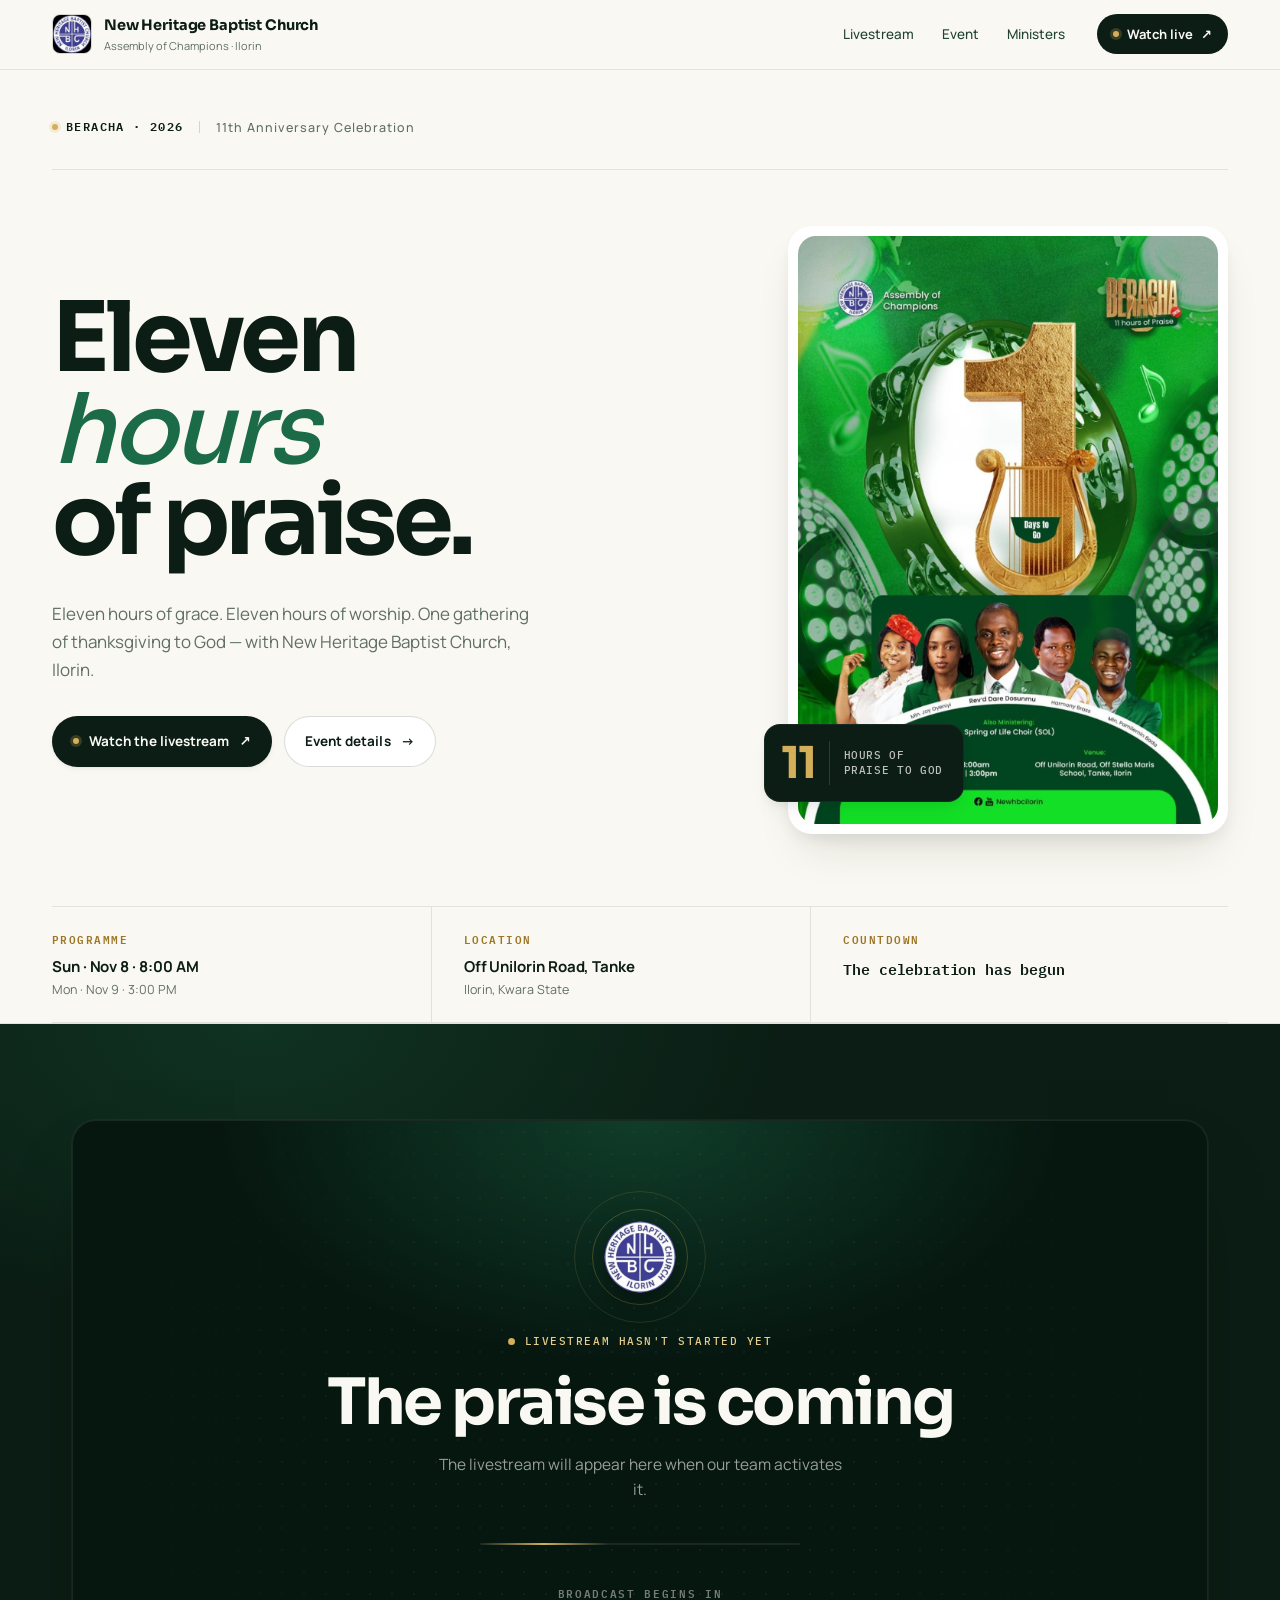
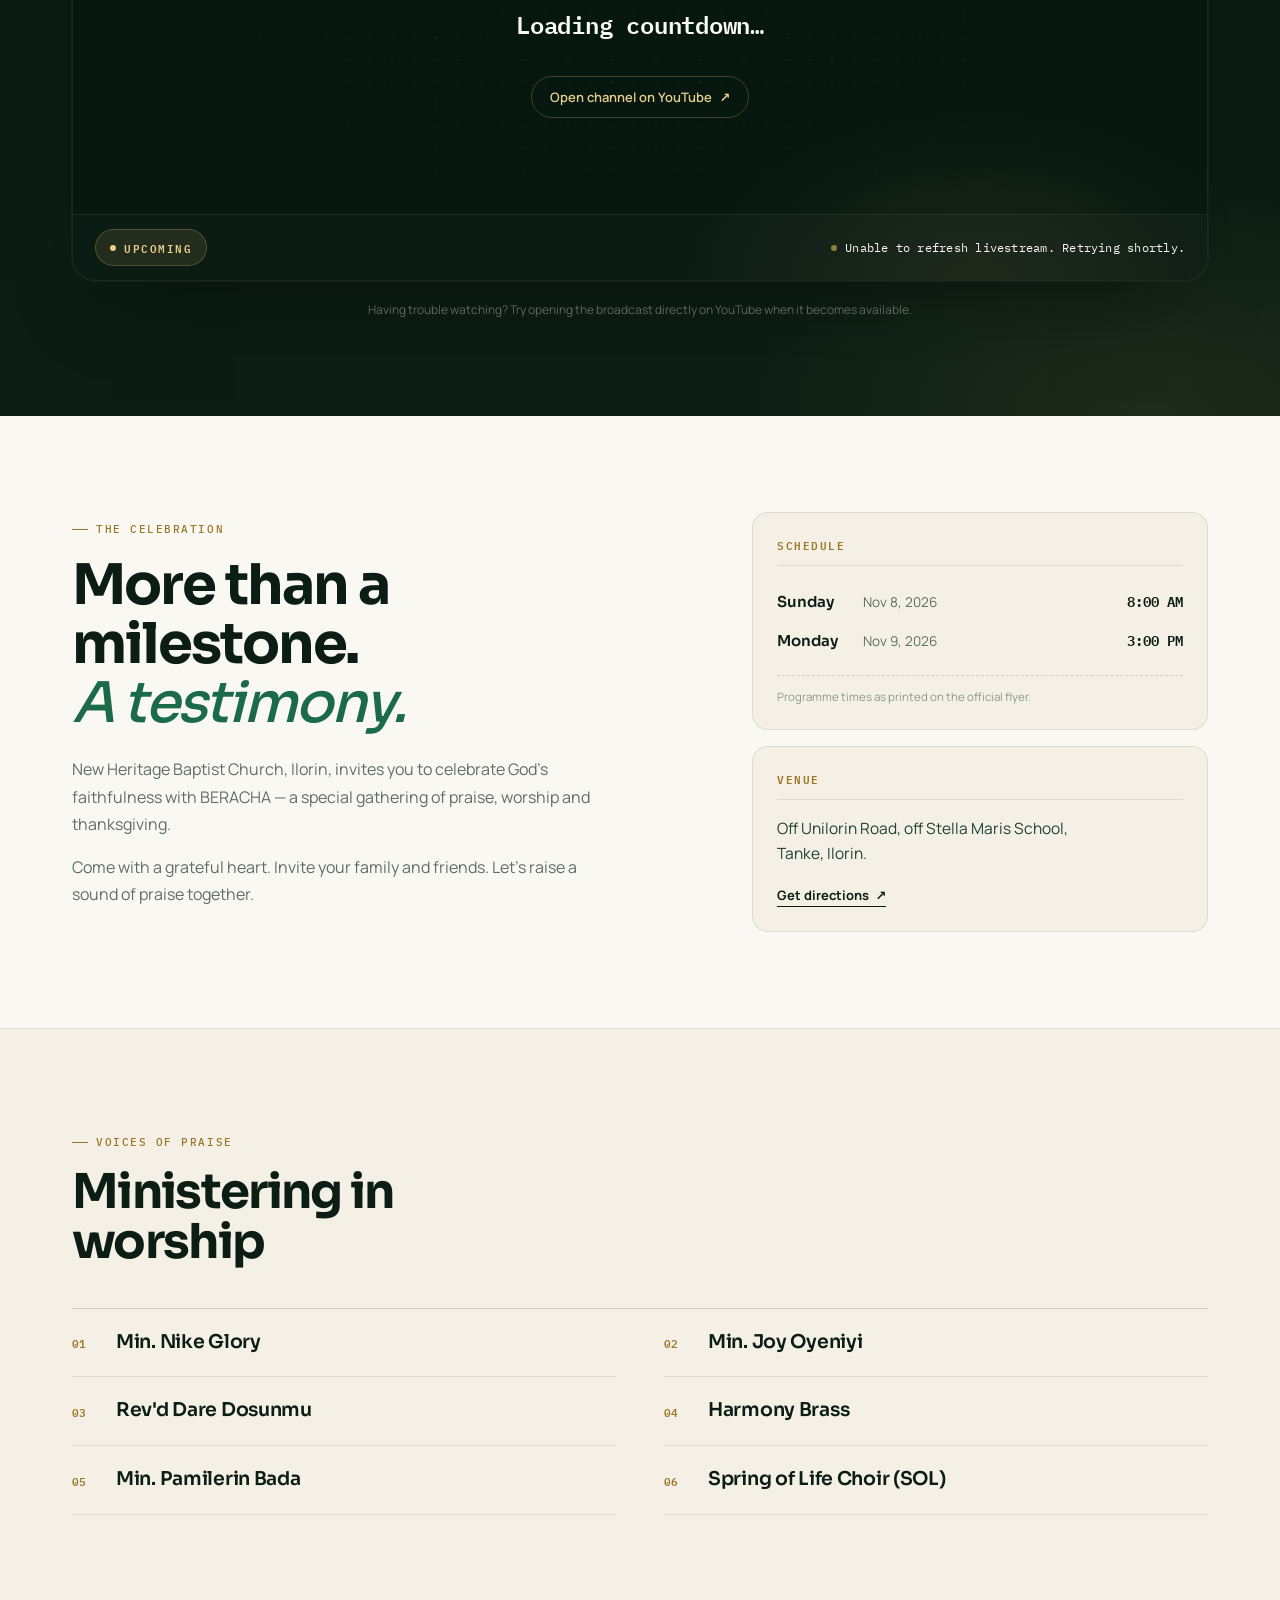
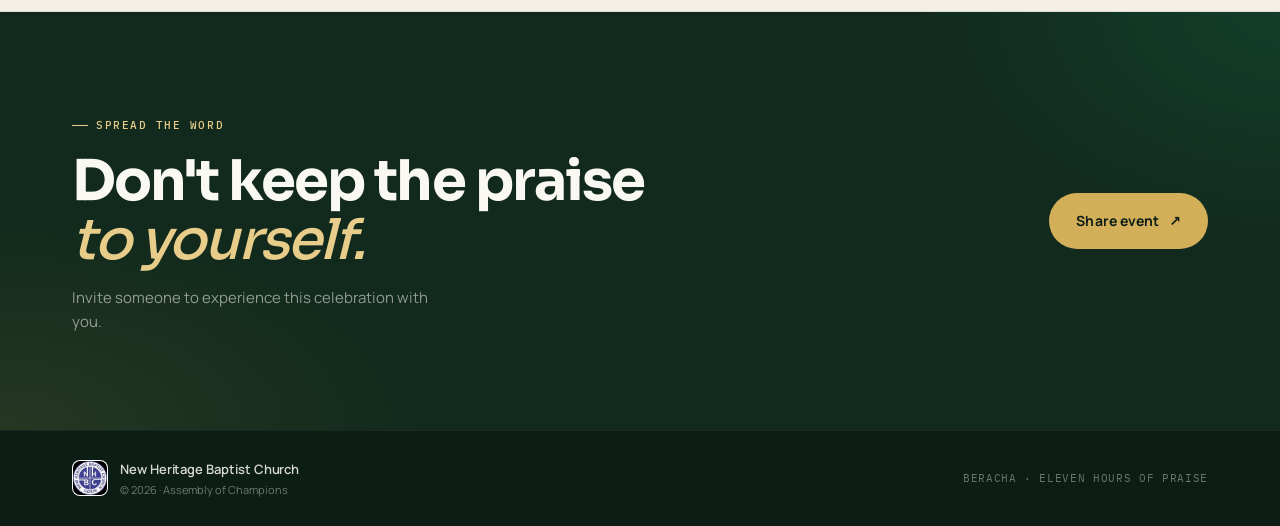
==== commit 2e22bd17: "changed the context from 11 years" ====
--- a/index.html
+++ b/index.html
@@ -4,11 +4,11 @@
   <meta charset="utf-8">
   <meta name="viewport" content="width=device-width, initial-scale=1">
   <meta name="theme-color" content="#0b1d14">
-  <meta name="description" content="BERACHA 2026: 11 Hours of Praise. Celebrate 11 years of God's faithfulness with New Heritage Baptist Church, Ilorin. Watch the livestream.">
+  <meta name="description" content="BERACHA 2026: 11 Hours of Praise. Celebrate God's faithfulness with New Heritage Baptist Church, Ilorin. Watch the livestream.">
   <meta property="og:title" content="BERACHA 2026 | 11 Hours of Praise">
-  <meta property="og:description" content="Celebrate 11 years of God's faithfulness. Join New Heritage Baptist Church, Ilorin.">
+  <meta property="og:description" content="Celebrate God's faithfulness. Join New Heritage Baptist Church, Ilorin.">
   <meta property="og:image" content="/assets/event-flyer.jpg">
-  <title>BERACHA 2026 — Eleven Years of Praise | New Heritage Baptist Church</title>
+  <title>BERACHA 2026 — Eleven hours of Praise | New Heritage Baptist Church</title>
   <link rel="icon" href="/assets/church-logo.jpg">
   <link rel="preconnect" href="https://fonts.googleapis.com">
   <link rel="preconnect" href="https://fonts.gstatic.com" crossorigin>
@@ -62,12 +62,12 @@
         <div class="hero-copy">
           <h1 class="hero-title">
             <span class="hero-title-line">Eleven</span>
-            <span class="hero-title-line hero-title-italic">years</span>
+            <span class="hero-title-line hero-title-italic">hours</span>
             <span class="hero-title-line">of praise.</span>
           </h1>
 
           <p class="hero-lede">
-            Eleven years of grace. Eleven hours of worship.
+            Eleven hours of grace. Eleven hours of worship.
             One gathering of thanksgiving to God — with
             New Heritage Baptist Church, Ilorin.
           </p>
@@ -93,7 +93,7 @@
           </div>
           <div class="hero-figure-badge">
             <span class="badge-num">11</span>
-            <span class="badge-label">Years of<br>faithfulness</span>
+            <span class="badge-label">hours of<br>praise to God</span>
           </div>
         </div>
       </div>
@@ -199,8 +199,7 @@
         </h2>
 
         <p class="details-lede">
-          New Heritage Baptist Church, Ilorin, invites you to celebrate eleven years
-          of God's faithfulness with BERACHA — a special gathering of praise, worship
+          New Heritage Baptist Church, Ilorin, invites you to celebrate God's faithfulness with BERACHA — a special gathering of praise, worship
           and thanksgiving.
         </p>
         <p class="details-lede">
@@ -289,7 +288,7 @@
         <small>© 2026 · Assembly of Champions</small>
       </div>
     </div>
-    <span class="footer-tag">BERACHA · Eleven Years of Praise</span>
+    <span class="footer-tag">BERACHA · Eleven hours of Praise</span>
   </div>
 </footer>
 
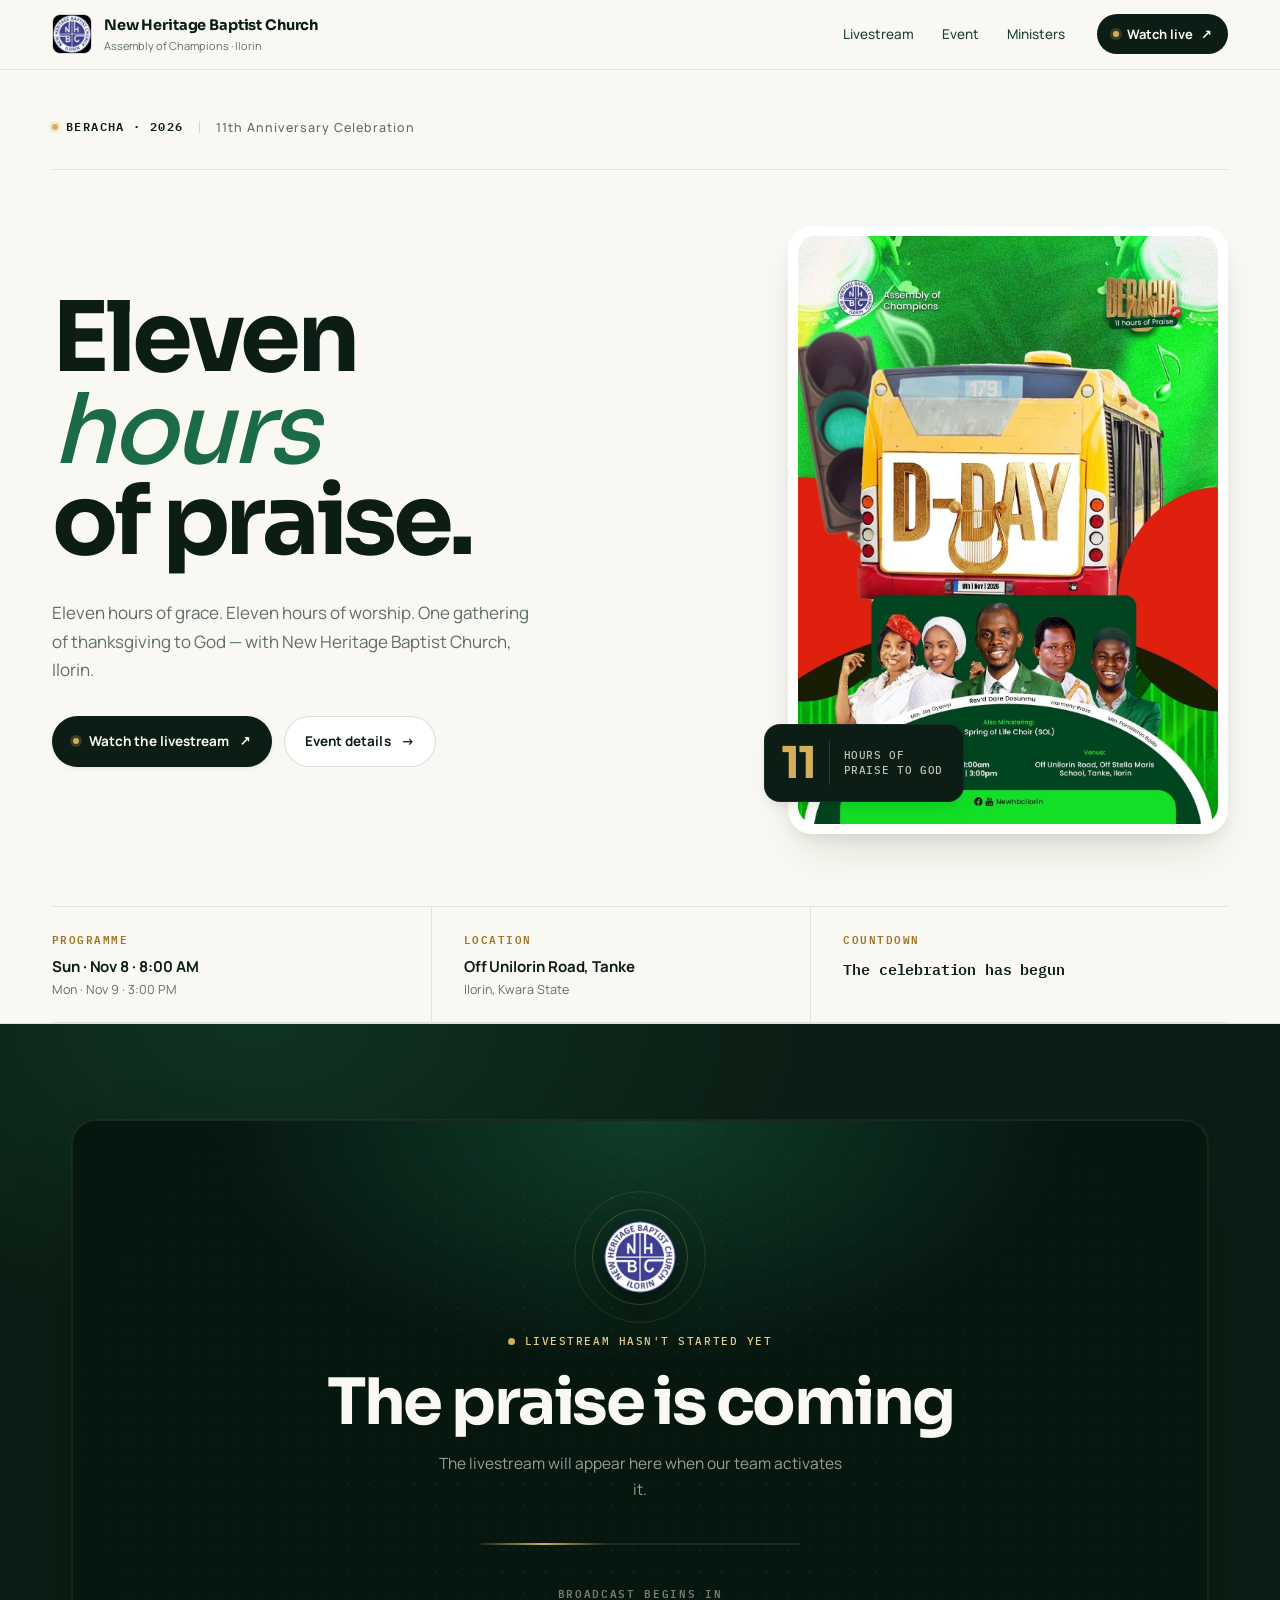
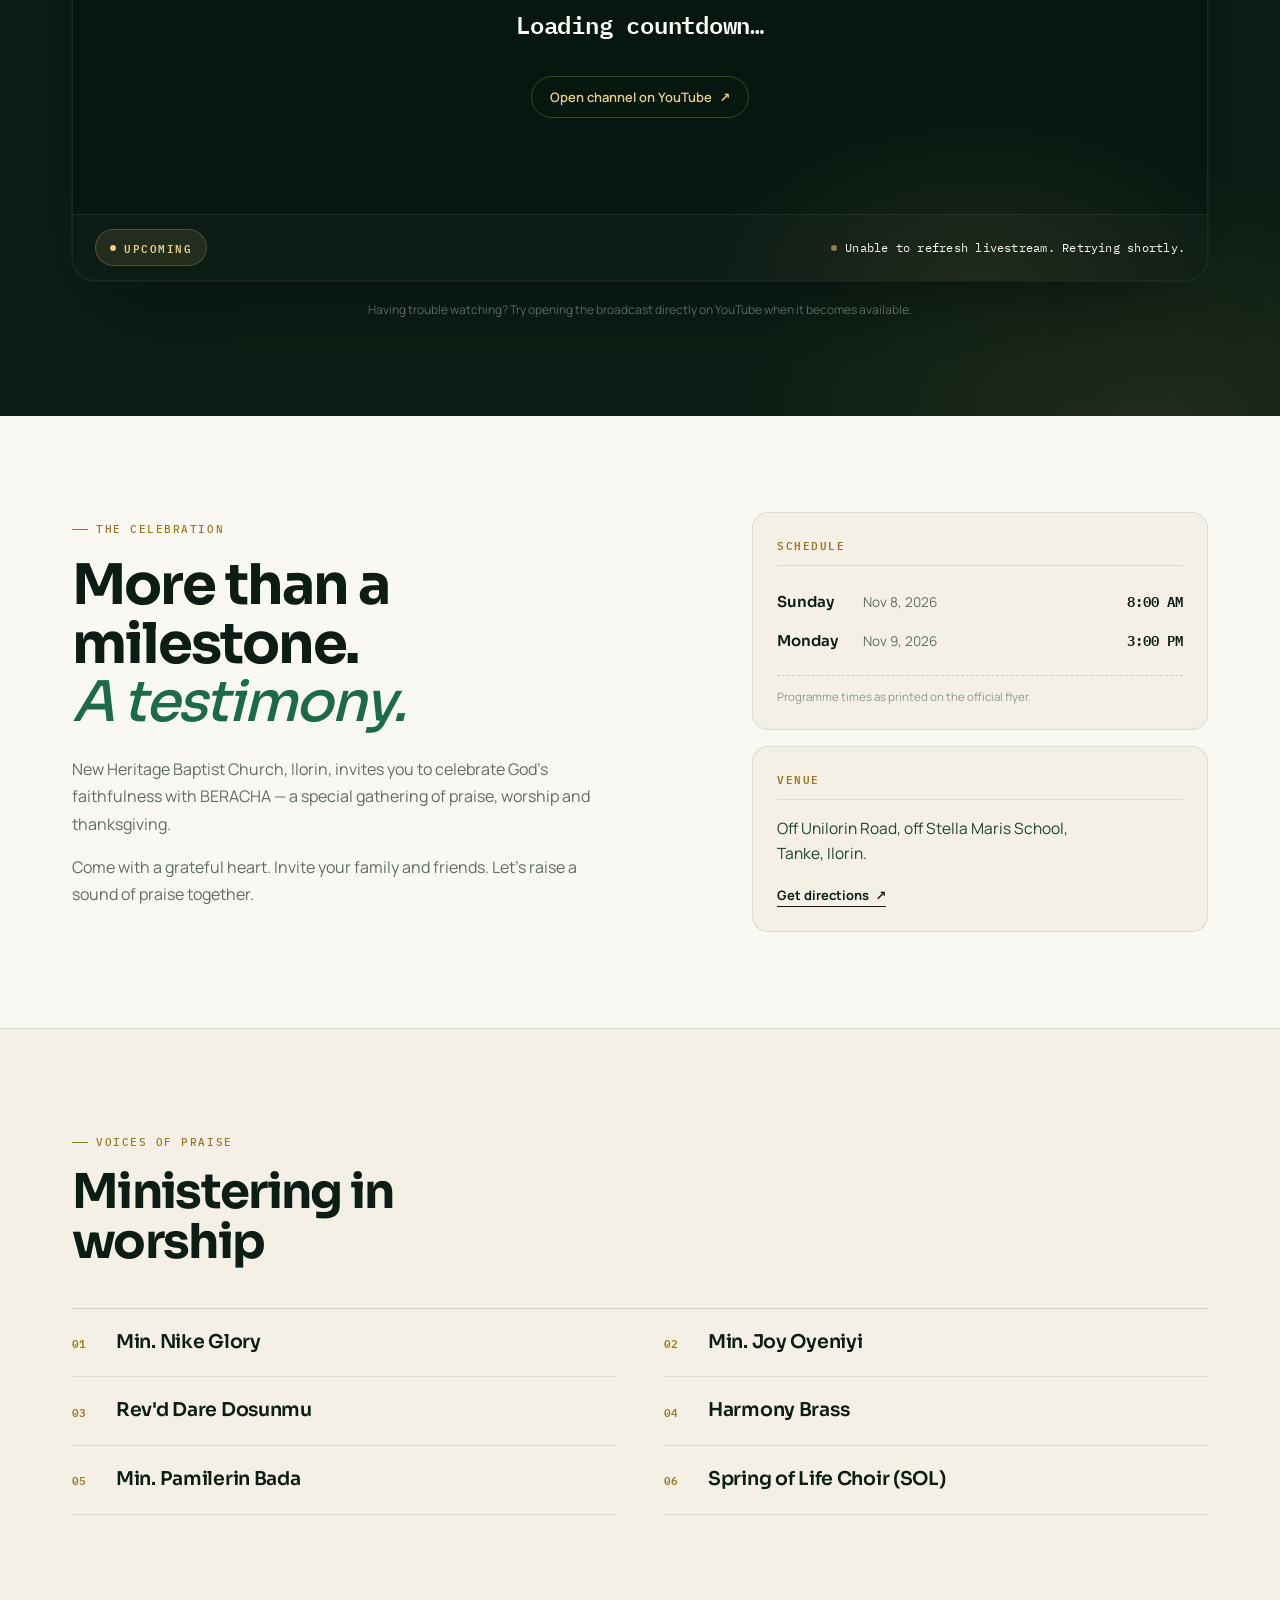
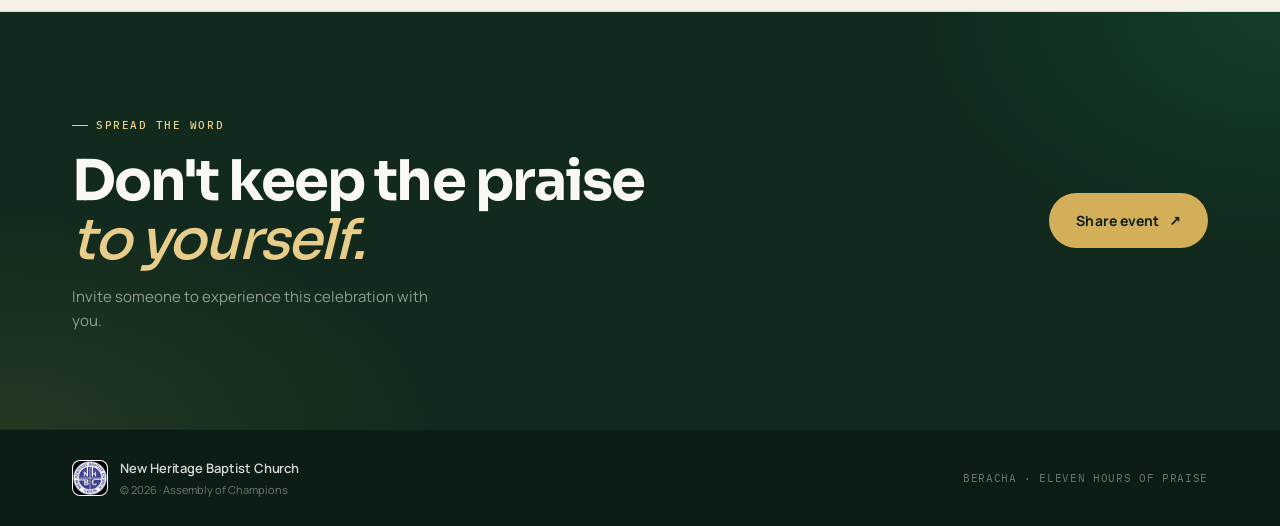
==== commit c76f591a: "changed watch.html to index.html" ====
--- a/index.html
+++ b/index.html
@@ -36,7 +36,7 @@
       <a href="#ministers">Ministers</a>
     </nav>
 
-    <a class="topbar-cta" href="#watch">
+    <a class="topbar-cta" href="/watch">
       <span class="dot" aria-hidden="true"></span>
       Watch live
       <span aria-hidden="true">↗</span>
